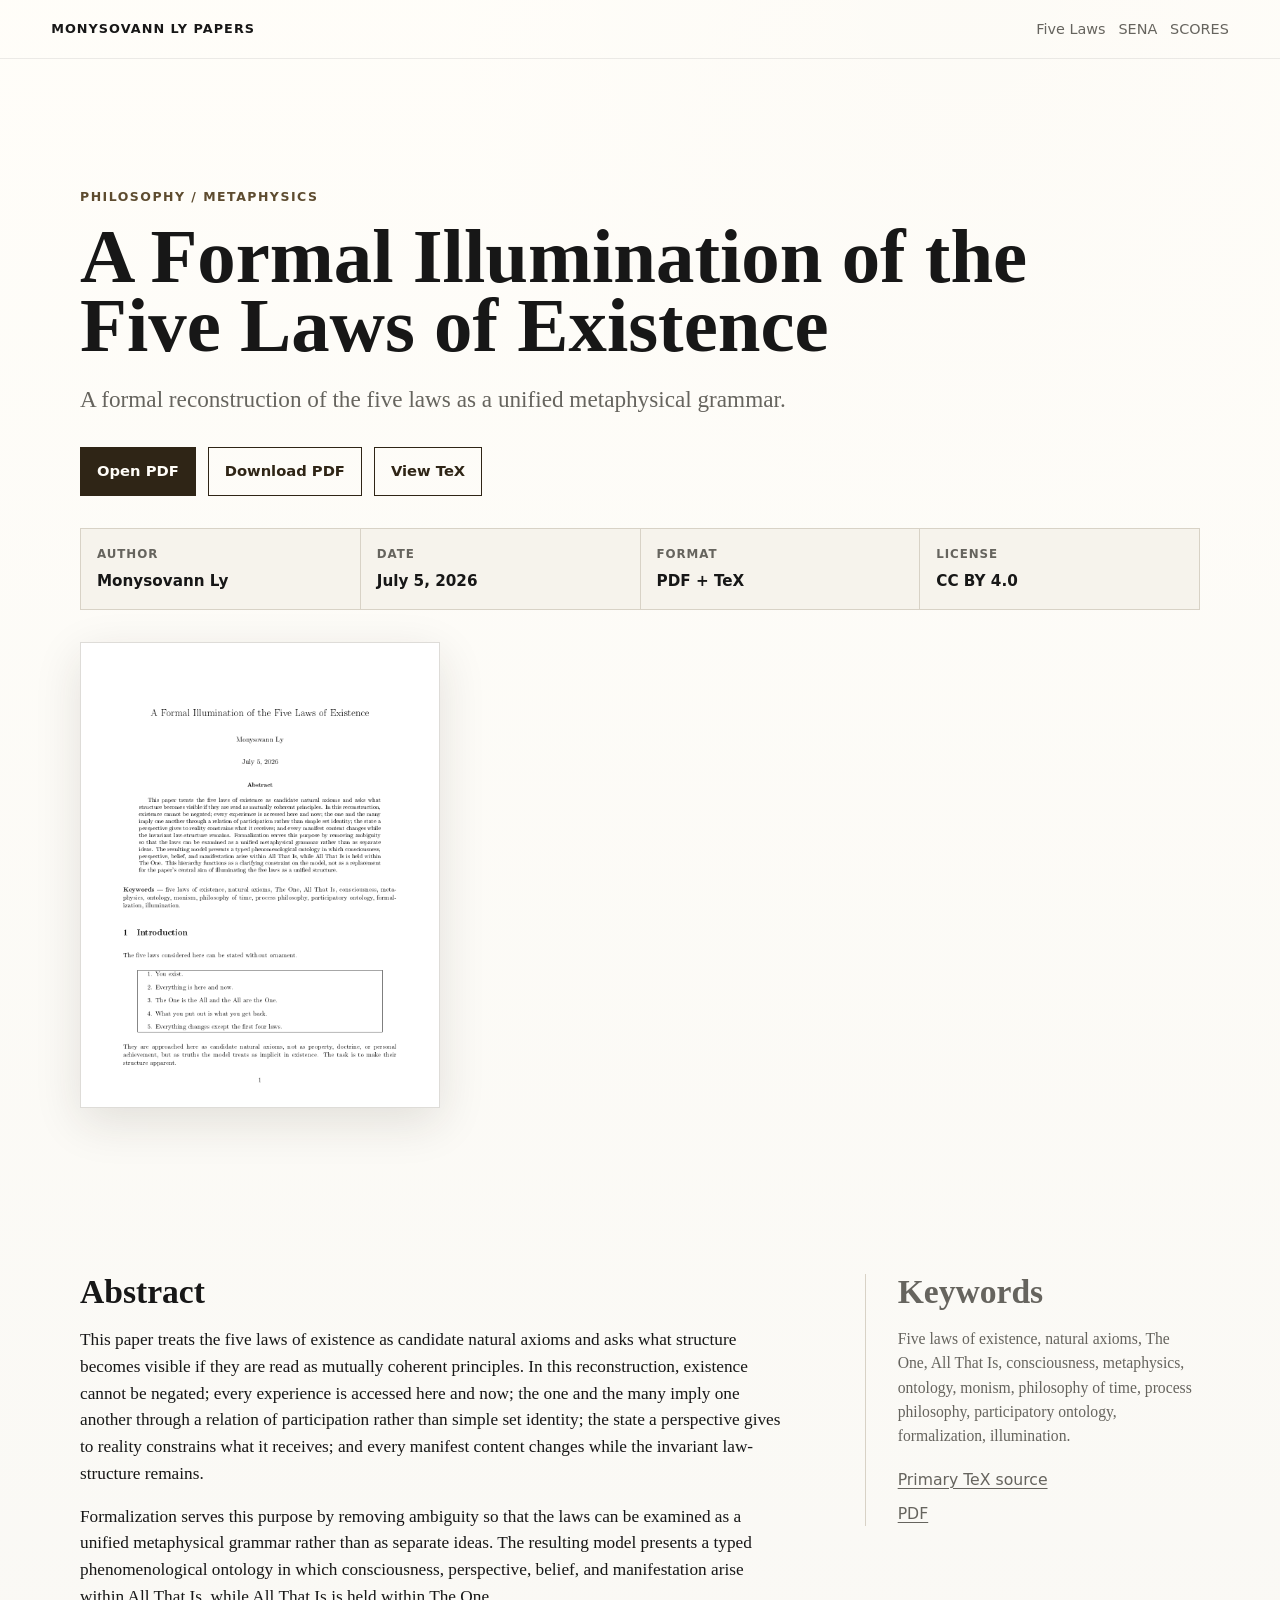
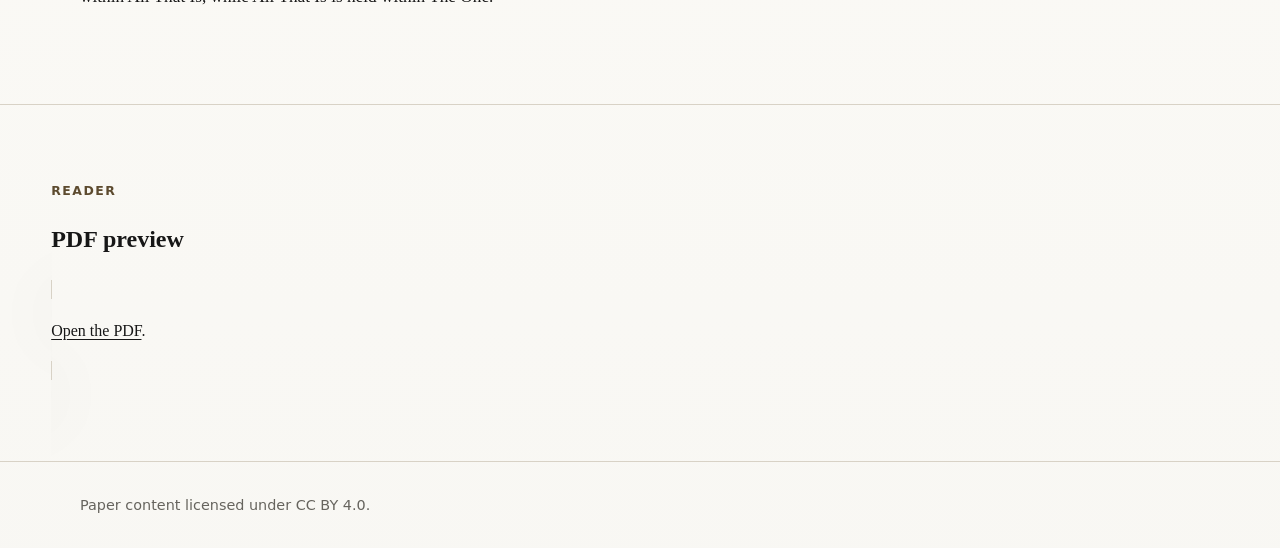
==== docs/five-laws/index.html @ fd8c3e75 "feat(site): Add public paper archive Create a plain static GitHub Pages site for the three paper pac" ====
<!doctype html>
<html lang="en">
  <head>
    <meta charset="utf-8">
    <meta name="viewport" content="width=device-width, initial-scale=1">
    <meta name="description" content="A Formal Illumination of the Five Laws of Existence by Monysovann Ly.">
    <title>A Formal Illumination of the Five Laws of Existence</title>
    <link rel="icon" href="../favicon.svg" type="image/svg+xml">
    <link rel="stylesheet" href="../assets/styles.css">
  </head>
  <body>
    <header class="site-header">
      <a class="brand" href="../">Monysovann Ly Papers</a>
      <nav class="nav" aria-label="Papers">
        <a href="../five-laws/">Five Laws</a>
        <a href="../sena/">SENA</a>
        <a href="../scores/">SCORES</a>
      </nav>
    </header>

    <main>
      <section class="paper-hero">
        <div class="paper-hero-inner">
          <p class="eyebrow">Philosophy / metaphysics</p>
          <h1>A Formal Illumination of the Five Laws of Existence</h1>
          <p class="lede">A formal reconstruction of the five laws as a unified metaphysical grammar.</p>
          <div class="actions">
            <a class="button" href="five-laws.pdf">Open PDF</a>
            <a class="button secondary" href="five-laws.pdf" download>Download PDF</a>
            <a class="button secondary" href="five-laws.tex">View TeX</a>
          </div>
          <div class="meta-grid" aria-label="Paper metadata">
            <div class="meta-item"><span class="meta-label">Author</span><span class="meta-value">Monysovann Ly</span></div>
            <div class="meta-item"><span class="meta-label">Date</span><span class="meta-value">July 5, 2026</span></div>
            <div class="meta-item"><span class="meta-label">Format</span><span class="meta-value">PDF + TeX</span></div>
            <div class="meta-item"><span class="meta-label">License</span><span class="meta-value">CC BY 4.0</span></div>
          </div>
          <img class="cover-preview" src="five-laws-cover.png" alt="First page preview for A Formal Illumination of the Five Laws of Existence">
        </div>
      </section>

      <section class="section">
        <div class="content two-column">
          <article class="prose">
            <h2>Abstract</h2>
            <p>This paper treats the five laws of existence as candidate natural axioms and asks what structure becomes visible if they are read as mutually coherent principles. In this reconstruction, existence cannot be negated; every experience is accessed here and now; the one and the many imply one another through a relation of participation rather than simple set identity; the state a perspective gives to reality constrains what it receives; and every manifest content changes while the invariant law-structure remains.</p>
            <p>Formalization serves this purpose by removing ambiguity so that the laws can be examined as a unified metaphysical grammar rather than as separate ideas. The resulting model presents a typed phenomenological ontology in which consciousness, perspective, belief, and manifestation arise within All That Is, while All That Is is held within The One.</p>
          </article>
          <aside class="side">
            <h2>Keywords</h2>
            <p>Five laws of existence, natural axioms, The One, All That Is, consciousness, metaphysics, ontology, monism, philosophy of time, process philosophy, participatory ontology, formalization, illumination.</p>
            <div class="source-list">
              <a href="five-laws.tex">Primary TeX source</a>
              <a href="five-laws.pdf">PDF</a>
            </div>
          </aside>
        </div>
      </section>

      <section class="section" aria-labelledby="reader-heading">
        <div class="reader">
          <p class="eyebrow">Reader</p>
          <h2 id="reader-heading">PDF preview</h2>
          <p class="mobile-reader-note">PDF preview is disabled on narrow screens for performance. Use Open PDF above for the cleanest phone reading view.</p>
          <object class="pdf-frame" data="five-laws.pdf" type="application/pdf">
            <p><a href="five-laws.pdf">Open the PDF</a>.</p>
          </object>
        </div>
      </section>
    </main>

    <footer class="site-footer">
      <p>Paper content licensed under CC BY 4.0.</p>
    </footer>
  </body>
</html>
---- docs/assets/styles.css ----
:root {
  color-scheme: light;
  --bg: #f8f7f3;
  --paper: #fffdf8;
  --ink: #171717;
  --muted: #66645e;
  --line: #d8d2c6;
  --accent: #5d4b2f;
  --accent-strong: #2f2516;
  --shadow: 0 24px 80px rgba(42, 34, 22, 0.12);
}

* {
  box-sizing: border-box;
}

html {
  scroll-behavior: smooth;
}

body {
  margin: 0;
  background:
    linear-gradient(180deg, rgba(255, 253, 248, 0.9), rgba(248, 247, 243, 0.96)),
    radial-gradient(circle at 75% 0%, rgba(93, 75, 47, 0.12), transparent 32rem);
  color: var(--ink);
  font-family: Georgia, "Times New Roman", serif;
  line-height: 1.55;
}

a {
  color: inherit;
  text-decoration-thickness: 0.08em;
  text-underline-offset: 0.18em;
}

a:hover,
a:focus-visible {
  color: var(--accent);
}

.site-header {
  display: flex;
  align-items: center;
  justify-content: space-between;
  gap: 1rem;
  padding: 1.1rem clamp(1rem, 4vw, 4rem);
  border-bottom: 1px solid rgba(23, 23, 23, 0.08);
}

.brand {
  font-family: ui-sans-serif, system-ui, -apple-system, BlinkMacSystemFont, "Segoe UI", sans-serif;
  font-size: 0.8rem;
  font-weight: 700;
  letter-spacing: 0.08em;
  text-transform: uppercase;
  text-decoration: none;
}

.nav {
  display: flex;
  flex-wrap: wrap;
  gap: 0.8rem;
  color: var(--muted);
  font-family: ui-sans-serif, system-ui, -apple-system, BlinkMacSystemFont, "Segoe UI", sans-serif;
  font-size: 0.9rem;
}

.nav a {
  text-decoration: none;
}

.hero,
.paper-hero {
  min-height: 58svh;
  display: grid;
  align-items: end;
  padding: clamp(4rem, 10vw, 8rem) clamp(1rem, 4vw, 4rem) clamp(3rem, 7vw, 6rem);
}

.hero-inner,
.paper-hero-inner,
.content {
  width: min(1120px, 100%);
  margin: 0 auto;
}

.eyebrow {
  margin: 0 0 1rem;
  color: var(--accent);
  font-family: ui-sans-serif, system-ui, -apple-system, BlinkMacSystemFont, "Segoe UI", sans-serif;
  font-size: 0.78rem;
  font-weight: 800;
  letter-spacing: 0.12em;
  text-transform: uppercase;
}

h1 {
  max-width: 920px;
  margin: 0;
  font-size: clamp(3.25rem, 9vw, 8rem);
  line-height: 0.9;
  letter-spacing: 0;
  overflow-wrap: break-word;
}

.paper-hero h1 {
  max-width: 980px;
  font-size: clamp(2.4rem, 6vw, 5.5rem);
}

.lede {
  max-width: 720px;
  margin: 1.4rem 0 0;
  color: var(--muted);
  font-size: clamp(1.15rem, 2vw, 1.45rem);
  overflow-wrap: break-word;
}

.actions {
  display: flex;
  flex-wrap: wrap;
  gap: 0.75rem;
  margin-top: 1.8rem;
}

.cover-strip {
  display: grid;
  grid-template-columns: repeat(3, minmax(0, 1fr));
  gap: clamp(0.8rem, 2vw, 1.4rem);
  max-width: 760px;
  margin-top: clamp(2rem, 5vw, 4rem);
}

.cover-strip img,
.paper-thumb,
.cover-preview {
  display: block;
  width: 100%;
  border: 1px solid rgba(23, 23, 23, 0.14);
  background: var(--paper);
  box-shadow: 0 14px 44px rgba(42, 34, 22, 0.12);
}

.cover-strip img {
  aspect-ratio: 8.5 / 11;
  object-fit: cover;
}

.button {
  display: inline-flex;
  align-items: center;
  justify-content: center;
  min-height: 2.8rem;
  padding: 0.75rem 1rem;
  border: 1px solid var(--accent-strong);
  background: var(--accent-strong);
  color: #fffdf8;
  font-family: ui-sans-serif, system-ui, -apple-system, BlinkMacSystemFont, "Segoe UI", sans-serif;
  font-size: 0.92rem;
  font-weight: 700;
  text-decoration: none;
  transition: transform 160ms ease, background 160ms ease, color 160ms ease;
}

.button:hover,
.button:focus-visible {
  transform: translateY(-1px);
  background: var(--accent);
  color: #fffdf8;
}

.button.secondary {
  background: transparent;
  color: var(--accent-strong);
}

.button.secondary:hover,
.button.secondary:focus-visible {
  background: rgba(93, 75, 47, 0.08);
  color: var(--accent-strong);
}

.section {
  padding: clamp(2.5rem, 6vw, 5rem) clamp(1rem, 4vw, 4rem);
}

.section + .section {
  border-top: 1px solid var(--line);
}

.paper-list {
  display: grid;
  gap: 0;
  border-top: 1px solid var(--line);
}

.paper-row {
  display: grid;
  grid-template-columns: 96px minmax(0, 1fr) auto;
  gap: 2rem;
  align-items: start;
  padding: clamp(1.4rem, 3vw, 2.4rem) 0;
  border-bottom: 1px solid var(--line);
  text-decoration: none;
  transition: color 160ms ease, transform 160ms ease;
}

.paper-row:hover,
.paper-row:focus-visible {
  color: var(--accent);
  transform: translateX(4px);
}

.paper-row h2 {
  margin: 0;
  font-size: clamp(1.4rem, 3vw, 2.4rem);
  line-height: 1.08;
  letter-spacing: 0;
}

.paper-row p {
  max-width: 780px;
  margin: 0.65rem 0 0;
  color: var(--muted);
}

.paper-row-meta {
  color: var(--muted);
  font-family: ui-sans-serif, system-ui, -apple-system, BlinkMacSystemFont, "Segoe UI", sans-serif;
  font-size: 0.84rem;
  white-space: nowrap;
}

.paper-thumb {
  aspect-ratio: 8.5 / 11;
  object-fit: cover;
}

.meta-grid {
  display: grid;
  grid-template-columns: repeat(4, minmax(0, 1fr));
  gap: 1px;
  margin-top: 2rem;
  background: var(--line);
  border: 1px solid var(--line);
}

.cover-preview {
  max-width: 360px;
  margin-top: 2rem;
}

.meta-item {
  min-width: 0;
  padding: 1rem;
  background: rgba(255, 253, 248, 0.78);
}

.meta-label {
  display: block;
  color: var(--muted);
  font-family: ui-sans-serif, system-ui, -apple-system, BlinkMacSystemFont, "Segoe UI", sans-serif;
  font-size: 0.74rem;
  font-weight: 800;
  letter-spacing: 0.08em;
  text-transform: uppercase;
}

.meta-value {
  display: block;
  margin-top: 0.4rem;
  font-family: ui-sans-serif, system-ui, -apple-system, BlinkMacSystemFont, "Segoe UI", sans-serif;
  font-size: 0.95rem;
  font-weight: 650;
}

.two-column {
  display: grid;
  grid-template-columns: minmax(0, 0.95fr) minmax(280px, 0.45fr);
  gap: clamp(2rem, 6vw, 5rem);
  align-items: start;
}

.prose {
  max-width: 760px;
  font-size: 1.08rem;
}

.prose h2,
.side h2 {
  margin: 0 0 1rem;
  font-size: clamp(1.4rem, 3vw, 2.1rem);
  line-height: 1.1;
}

.prose p,
.side p {
  margin: 0 0 1rem;
}

.side {
  border-left: 1px solid var(--line);
  padding-left: clamp(1rem, 3vw, 2rem);
  color: var(--muted);
  font-size: 0.98rem;
}

.source-list {
  display: grid;
  gap: 0.6rem;
  margin-top: 1.2rem;
  font-family: ui-sans-serif, system-ui, -apple-system, BlinkMacSystemFont, "Segoe UI", sans-serif;
}

.reader {
  width: min(1180px, 100%);
  margin: 0 auto;
}

.pdf-frame {
  width: 100%;
  height: min(82svh, 920px);
  min-height: 620px;
  border: 1px solid var(--line);
  background: var(--paper);
  box-shadow: var(--shadow);
}

.mobile-reader-note {
  display: none;
  color: var(--muted);
}

.site-footer {
  padding: 2rem clamp(1rem, 4vw, 4rem);
  color: var(--muted);
  border-top: 1px solid var(--line);
  font-family: ui-sans-serif, system-ui, -apple-system, BlinkMacSystemFont, "Segoe UI", sans-serif;
  font-size: 0.9rem;
}

.site-footer p {
  width: min(1120px, 100%);
  margin: 0 auto;
}

@media (prefers-reduced-motion: no-preference) {
  .hero-inner,
  .paper-hero-inner,
  .content {
    animation: enter 520ms ease both;
  }

  @keyframes enter {
    from {
      opacity: 0;
      transform: translateY(12px);
    }

    to {
      opacity: 1;
      transform: translateY(0);
    }
  }
}

@media (max-width: 820px) {
  .site-header {
    align-items: flex-start;
    flex-direction: column;
  }

  .hero,
  .paper-hero {
    min-height: auto;
    padding-top: 4rem;
  }

  h1,
  .hero h1 {
    font-size: clamp(2.7rem, 16vw, 5rem);
    line-height: 0.94;
  }

  .paper-hero h1 {
    font-size: clamp(2rem, 10.5vw, 3.4rem);
    line-height: 0.98;
    overflow-wrap: anywhere;
  }

  .paper-row {
    grid-template-columns: 72px minmax(0, 1fr);
    gap: 0.8rem;
  }

  .paper-row-meta {
    grid-column: 2;
    white-space: normal;
  }

  .cover-strip {
    grid-template-columns: repeat(3, 1fr);
  }

  .meta-grid,
  .two-column {
    grid-template-columns: 1fr;
  }

  .side {
    border-left: 0;
    border-top: 1px solid var(--line);
    padding: 1.2rem 0 0;
  }

  .pdf-frame {
    display: none;
  }

  .mobile-reader-note {
    display: block;
    margin: 0;
  }
}
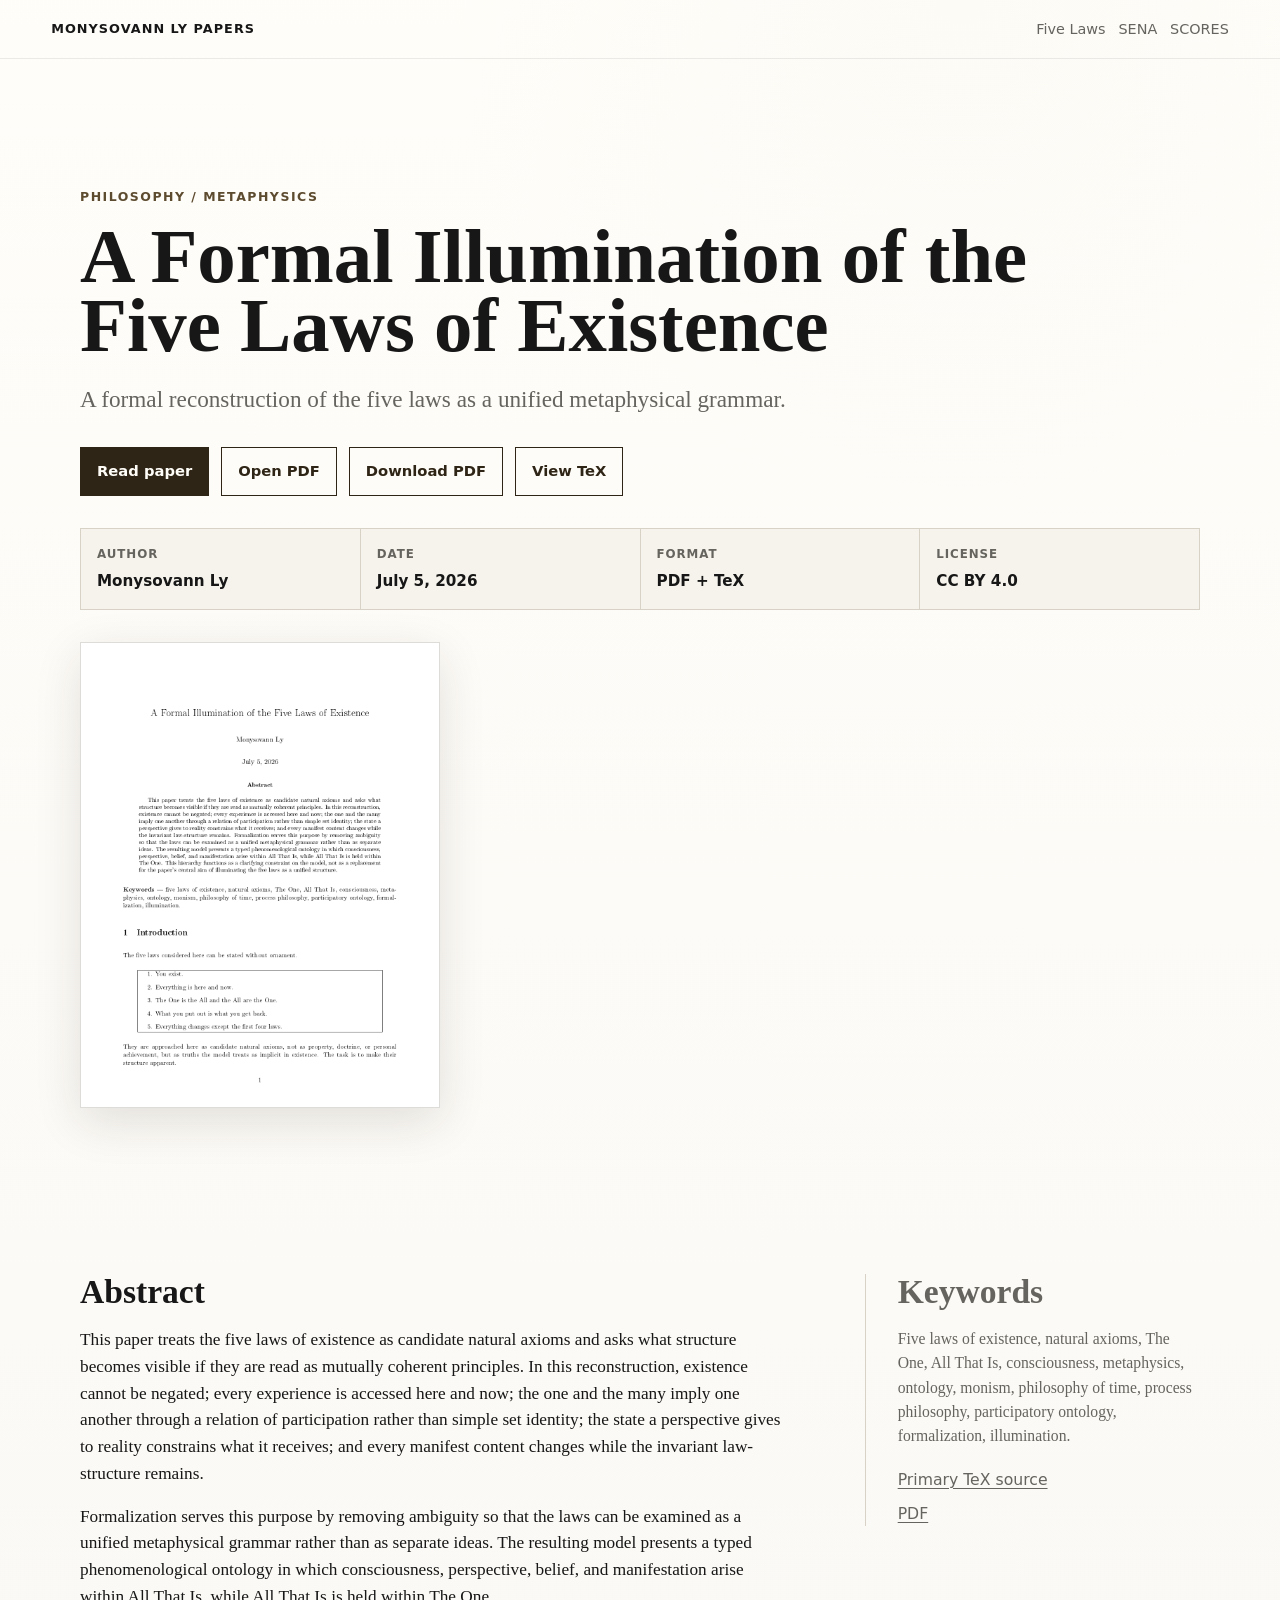
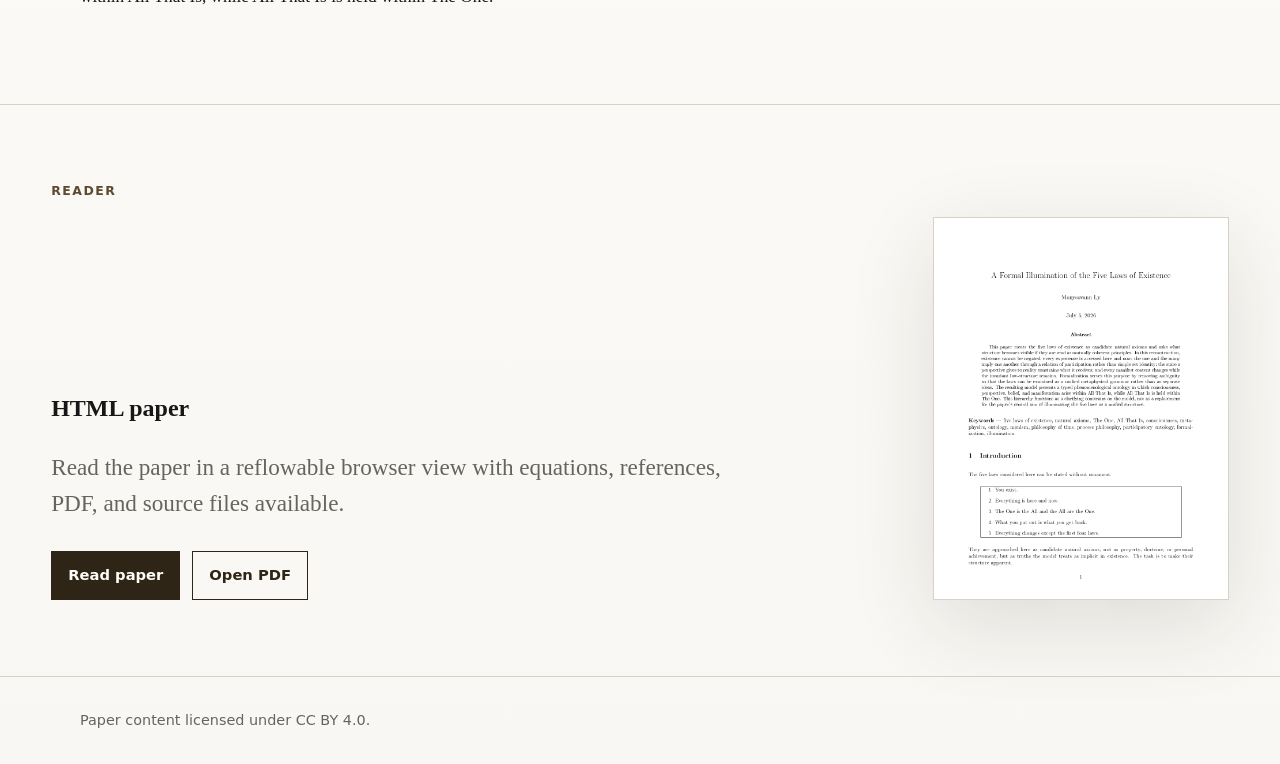
==== commit a3c059be: "feat(site): Add semantic paper readers Generate phone-friendly HTML readers from TeX4ht output so pa" ====
--- a/docs/five-laws/index.html
+++ b/docs/five-laws/index.html
@@ -25,7 +25,8 @@
           <h1>A Formal Illumination of the Five Laws of Existence</h1>
           <p class="lede">A formal reconstruction of the five laws as a unified metaphysical grammar.</p>
           <div class="actions">
-            <a class="button" href="five-laws.pdf">Open PDF</a>
+            <a class="button" href="paper.html">Read paper</a>
+            <a class="button secondary" href="five-laws.pdf">Open PDF</a>
             <a class="button secondary" href="five-laws.pdf" download>Download PDF</a>
             <a class="button secondary" href="five-laws.tex">View TeX</a>
           </div>
@@ -60,11 +61,17 @@
       <section class="section" aria-labelledby="reader-heading">
         <div class="reader">
           <p class="eyebrow">Reader</p>
-          <h2 id="reader-heading">PDF preview</h2>
-          <p class="mobile-reader-note">PDF preview is disabled on narrow screens for performance. Use Open PDF above for the cleanest phone reading view.</p>
-          <object class="pdf-frame" data="five-laws.pdf" type="application/pdf">
-            <p><a href="five-laws.pdf">Open the PDF</a>.</p>
-          </object>
+          <div class="reader-preview">
+            <div>
+              <h2 id="reader-heading">HTML paper</h2>
+              <p class="lede">Read the paper in a reflowable browser view with equations, references, PDF, and source files available.</p>
+              <div class="actions">
+                <a class="button" href="paper.html">Read paper</a>
+                <a class="button secondary" href="five-laws.pdf">Open PDF</a>
+              </div>
+            </div>
+            <img src="five-laws-cover.png" alt="First page preview for A Formal Illumination of the Five Laws of Existence">
+          </div>
         </div>
       </section>
     </main>
--- a/docs/assets/styles.css
+++ b/docs/assets/styles.css
@@ -318,18 +318,252 @@
   margin: 0 auto;
 }
 
-.pdf-frame {
+.reader-preview {
+  display: grid;
+  grid-template-columns: minmax(0, 0.9fr) minmax(220px, 0.32fr);
+  gap: clamp(1.5rem, 4vw, 3rem);
+  align-items: end;
+}
+
+.reader-preview img {
+  display: block;
   width: 100%;
-  height: min(82svh, 920px);
-  min-height: 620px;
+  max-width: 360px;
   border: 1px solid var(--line);
   background: var(--paper);
   box-shadow: var(--shadow);
 }
 
-.mobile-reader-note {
-  display: none;
-  color: var(--muted);
+.article-body {
+  background: var(--bg);
+}
+
+.article-page {
+  padding: clamp(1rem, 3vw, 2rem) clamp(1rem, 4vw, 4rem) clamp(3rem, 7vw, 6rem);
+}
+
+.article-toolbar {
+  display: flex;
+  align-items: flex-start;
+  justify-content: space-between;
+  gap: 1rem;
+  width: min(1120px, 100%);
+  margin: 0 auto;
+  padding: 0 0 clamp(1.4rem, 4vw, 2.8rem);
+}
+
+.article-toolbar .eyebrow {
+  margin: 0;
+}
+
+.back-link {
+  display: inline-block;
+  margin-bottom: 0.5rem;
+  color: var(--muted);
+  font-family: ui-sans-serif, system-ui, -apple-system, BlinkMacSystemFont, "Segoe UI", sans-serif;
+  font-size: 0.9rem;
+  font-weight: 700;
+  text-decoration: none;
+}
+
+.back-link::before {
+  content: "< ";
+}
+
+.tex-article {
+  width: min(820px, 100%);
+  margin: 0 auto;
+  padding: clamp(1.2rem, 4vw, 3rem);
+  border: 1px solid var(--line);
+  background: var(--paper);
+  box-shadow: var(--shadow);
+  font-size: clamp(1rem, 1.8vw, 1.08rem);
+  overflow-wrap: break-word;
+}
+
+.tex-article .maketitle,
+.tex-article h1.titleHead {
+  text-align: center;
+}
+
+.tex-article h1.titleHead {
+  max-width: none;
+  margin: 0 0 0.9rem;
+  font-size: clamp(2rem, 6vw, 3.8rem);
+  line-height: 0.98;
+}
+
+.tex-article .author,
+.tex-article .date {
+  text-align: center;
+}
+
+.tex-article h3,
+.tex-article h4,
+.tex-article h5 {
+  margin: 2.3rem 0 0.8rem;
+  line-height: 1.18;
+}
+
+.tex-article h3 {
+  font-size: clamp(1.45rem, 4vw, 2rem);
+}
+
+.tex-article h4 {
+  font-size: clamp(1.18rem, 3vw, 1.45rem);
+}
+
+.tex-article h5,
+.tex-article .paragraphHead {
+  font-size: 1rem;
+}
+
+.tex-article p {
+  margin: 0 0 1rem;
+}
+
+.tex-article p.indent {
+  text-indent: 0;
+}
+
+.tex-article a {
+  overflow-wrap: anywhere;
+}
+
+.tex-article .abstract {
+  margin: 2rem 0;
+  padding: 1.1rem;
+  border: 1px solid var(--line);
+  background: rgba(248, 247, 243, 0.72);
+}
+
+.tex-article .abstracttitle {
+  margin-top: 0;
+  text-align: center;
+}
+
+.tex-article .tableofcontents {
+  margin: 1rem 0 2rem;
+  padding: 1rem;
+  border-left: 3px solid var(--accent);
+  background: rgba(248, 247, 243, 0.72);
+  font-family: ui-sans-serif, system-ui, -apple-system, BlinkMacSystemFont, "Segoe UI", sans-serif;
+  font-size: 0.95rem;
+}
+
+.tex-article .tableofcontents span {
+  display: block;
+  margin: 0.22rem 0;
+}
+
+.tex-article .subsectionToc {
+  padding-left: 1rem;
+}
+
+.tex-article .subsubsectionToc {
+  padding-left: 2rem;
+}
+
+.tex-article ol,
+.tex-article ul {
+  padding-left: 1.3rem;
+}
+
+.tex-article li {
+  margin: 0.45rem 0;
+}
+
+.tex-article .newtheorem,
+.tex-article .proof {
+  margin: 1.4rem 0;
+  padding: 1rem;
+  border-left: 3px solid var(--line);
+  background: rgba(248, 247, 243, 0.52);
+}
+
+.tex-article .head,
+.tex-article [class*="cmbx"],
+.tex-article [class*="ecbx"] {
+  font-weight: 700;
+}
+
+.tex-article [class*="cmti"],
+.tex-article [class*="ecti"] {
+  font-style: italic;
+}
+
+.tex-article [class*="cmtt"],
+.tex-article [class*="ectt"] {
+  font-family: ui-monospace, SFMono-Regular, Menlo, Monaco, Consolas, "Liberation Mono", monospace;
+  font-size: 0.94em;
+}
+
+.tex-article .mathjax-block,
+.tex-article .mathjax-env,
+.tex-article mjx-container[display="true"] {
+  display: block;
+  max-width: 100%;
+  margin: 1rem 0;
+  padding: 0.2rem 0;
+  overflow-x: auto;
+  overflow-y: hidden;
+}
+
+.tex-article mjx-container {
+  max-width: 100%;
+}
+
+.tex-article img {
+  max-width: 100%;
+  height: auto;
+}
+
+.tex-article .center,
+.tex-article .figure,
+.tex-article figure {
+  text-align: center;
+}
+
+.tex-article .fbox {
+  display: inline-block;
+  max-width: 100%;
+  padding: 0.75rem;
+  border: 1px solid var(--line);
+  text-align: left;
+}
+
+.tex-article .minipage {
+  max-width: 100%;
+}
+
+.tex-article table {
+  display: block;
+  width: max-content;
+  max-width: 100%;
+  margin: 1rem auto;
+  border-collapse: collapse;
+  overflow-x: auto;
+}
+
+.tex-article td,
+.tex-article th {
+  padding: 0.35rem 0.5rem;
+  vertical-align: top;
+}
+
+.tex-article .thebibliography dl {
+  display: grid;
+  grid-template-columns: auto minmax(0, 1fr);
+  gap: 0.45rem 0.75rem;
+}
+
+.tex-article .thebibliography dt,
+.tex-article .thebibliography dd {
+  margin: 0;
+}
+
+.tex-article .thebibliography dd {
+  min-width: 0;
 }
 
 .site-footer {
@@ -414,12 +648,36 @@
     padding: 1.2rem 0 0;
   }
 
-  .pdf-frame {
-    display: none;
-  }
-
-  .mobile-reader-note {
-    display: block;
-    margin: 0;
-  }
-}
+  .reader-preview,
+  .article-toolbar {
+    grid-template-columns: 1fr;
+    display: grid;
+  }
+
+  .article-toolbar .actions {
+    width: 100%;
+  }
+
+  .article-toolbar .button {
+    flex: 1 1 10rem;
+  }
+
+  .tex-article {
+    padding: 1rem;
+    border-left: 0;
+    border-right: 0;
+  }
+
+  .tex-article h1.titleHead {
+    font-size: clamp(1.85rem, 10vw, 2.75rem);
+  }
+
+  .tex-article .abstract,
+  .tex-article .newtheorem,
+  .tex-article .proof,
+  .tex-article .tableofcontents {
+    margin-left: -0.2rem;
+    margin-right: -0.2rem;
+    padding: 0.85rem;
+  }
+}
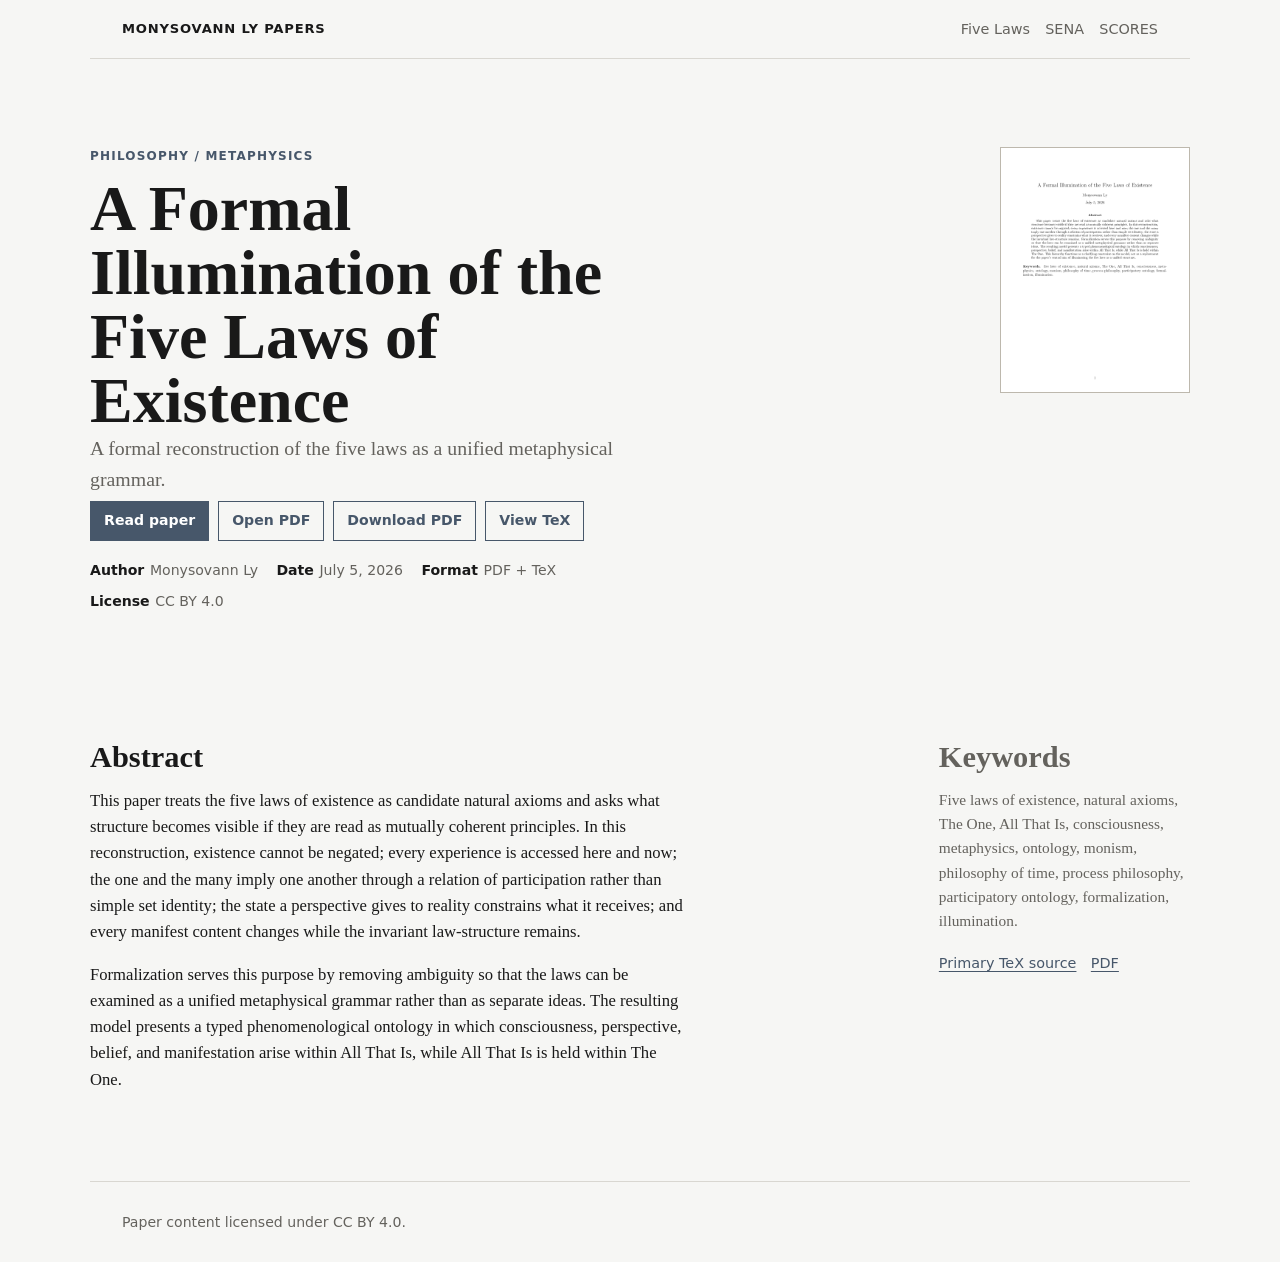
==== commit 5f5ad8a2: "style(site): Clean up paper archive layout Rework the static site toward a quieter scholarly archive" ====
--- a/docs/five-laws/index.html
+++ b/docs/five-laws/index.html
@@ -21,20 +21,22 @@
     <main>
       <section class="paper-hero">
         <div class="paper-hero-inner">
-          <p class="eyebrow">Philosophy / metaphysics</p>
-          <h1>A Formal Illumination of the Five Laws of Existence</h1>
-          <p class="lede">A formal reconstruction of the five laws as a unified metaphysical grammar.</p>
-          <div class="actions">
-            <a class="button" href="paper.html">Read paper</a>
-            <a class="button secondary" href="five-laws.pdf">Open PDF</a>
-            <a class="button secondary" href="five-laws.pdf" download>Download PDF</a>
-            <a class="button secondary" href="five-laws.tex">View TeX</a>
-          </div>
-          <div class="meta-grid" aria-label="Paper metadata">
-            <div class="meta-item"><span class="meta-label">Author</span><span class="meta-value">Monysovann Ly</span></div>
-            <div class="meta-item"><span class="meta-label">Date</span><span class="meta-value">July 5, 2026</span></div>
-            <div class="meta-item"><span class="meta-label">Format</span><span class="meta-value">PDF + TeX</span></div>
-            <div class="meta-item"><span class="meta-label">License</span><span class="meta-value">CC BY 4.0</span></div>
+          <div class="paper-hero-main">
+            <p class="eyebrow">Philosophy / metaphysics</p>
+            <h1>A Formal Illumination of the Five Laws of Existence</h1>
+            <p class="lede">A formal reconstruction of the five laws as a unified metaphysical grammar.</p>
+            <div class="actions">
+              <a class="button" href="paper.html">Read paper</a>
+              <a class="button secondary" href="five-laws.pdf">Open PDF</a>
+              <a class="button secondary" href="five-laws.pdf" download>Download PDF</a>
+              <a class="button secondary" href="five-laws.tex">View TeX</a>
+            </div>
+            <ul class="meta-list" aria-label="Paper metadata">
+              <li><strong>Author</strong> Monysovann Ly</li>
+              <li><strong>Date</strong> July 5, 2026</li>
+              <li><strong>Format</strong> PDF + TeX</li>
+              <li><strong>License</strong> CC BY 4.0</li>
+            </ul>
           </div>
           <img class="cover-preview" src="five-laws-cover.png" alt="First page preview for A Formal Illumination of the Five Laws of Existence">
         </div>
@@ -58,22 +60,6 @@
         </div>
       </section>
 
-      <section class="section" aria-labelledby="reader-heading">
-        <div class="reader">
-          <p class="eyebrow">Reader</p>
-          <div class="reader-preview">
-            <div>
-              <h2 id="reader-heading">HTML paper</h2>
-              <p class="lede">Read the paper in a reflowable browser view with equations, references, PDF, and source files available.</p>
-              <div class="actions">
-                <a class="button" href="paper.html">Read paper</a>
-                <a class="button secondary" href="five-laws.pdf">Open PDF</a>
-              </div>
-            </div>
-            <img src="five-laws-cover.png" alt="First page preview for A Formal Illumination of the Five Laws of Existence">
-          </div>
-        </div>
-      </section>
     </main>
 
     <footer class="site-footer">
--- a/docs/assets/styles.css
+++ b/docs/assets/styles.css
@@ -1,13 +1,16 @@
 :root {
   color-scheme: light;
-  --bg: #f8f7f3;
-  --paper: #fffdf8;
-  --ink: #171717;
-  --muted: #66645e;
-  --line: #d8d2c6;
-  --accent: #5d4b2f;
-  --accent-strong: #2f2516;
-  --shadow: 0 24px 80px rgba(42, 34, 22, 0.12);
+  --bg: #f6f6f4;
+  --surface: #ffffff;
+  --ink: #191919;
+  --muted: #64625d;
+  --soft: #8a8780;
+  --line: #d9d7d1;
+  --line-strong: #bdb8ad;
+  --accent: #47576a;
+  --accent-soft: #eef1f4;
+  --measure: 72ch;
+  --wide: 1100px;
 }
 
 * {
@@ -20,39 +23,56 @@
 
 body {
   margin: 0;
-  background:
-    linear-gradient(180deg, rgba(255, 253, 248, 0.9), rgba(248, 247, 243, 0.96)),
-    radial-gradient(circle at 75% 0%, rgba(93, 75, 47, 0.12), transparent 32rem);
+  background: var(--bg);
   color: var(--ink);
   font-family: Georgia, "Times New Roman", serif;
-  line-height: 1.55;
+  line-height: 1.58;
+  text-rendering: optimizeLegibility;
 }
 
 a {
   color: inherit;
-  text-decoration-thickness: 0.08em;
+  text-decoration-thickness: 0.07em;
   text-underline-offset: 0.18em;
 }
 
 a:hover,
 a:focus-visible {
   color: var(--accent);
+}
+
+img {
+  max-width: 100%;
 }
 
 .site-header {
   display: flex;
   align-items: center;
   justify-content: space-between;
-  gap: 1rem;
-  padding: 1.1rem clamp(1rem, 4vw, 4rem);
-  border-bottom: 1px solid rgba(23, 23, 23, 0.08);
+  gap: 1.25rem;
+  max-width: var(--wide);
+  margin: 0 auto;
+  padding: 1.1rem clamp(1rem, 4vw, 2rem);
+  border-bottom: 1px solid var(--line);
+}
+
+.brand,
+.nav,
+.eyebrow,
+.button,
+.paper-row-meta,
+.meta-list,
+.source-list,
+.back-link,
+.site-footer,
+.article-toolbar {
+  font-family: ui-sans-serif, system-ui, -apple-system, BlinkMacSystemFont, "Segoe UI", sans-serif;
 }
 
 .brand {
-  font-family: ui-sans-serif, system-ui, -apple-system, BlinkMacSystemFont, "Segoe UI", sans-serif;
-  font-size: 0.8rem;
-  font-weight: 700;
-  letter-spacing: 0.08em;
+  font-size: 0.82rem;
+  font-weight: 760;
+  letter-spacing: 0.06em;
   text-transform: uppercase;
   text-decoration: none;
 }
@@ -60,9 +80,8 @@
 .nav {
   display: flex;
   flex-wrap: wrap;
-  gap: 0.8rem;
-  color: var(--muted);
-  font-family: ui-sans-serif, system-ui, -apple-system, BlinkMacSystemFont, "Segoe UI", sans-serif;
+  gap: 0.95rem;
+  color: var(--muted);
   font-size: 0.9rem;
 }
 
@@ -71,227 +90,280 @@
 }
 
 .hero,
+.paper-hero,
+.section,
+.article-page {
+  padding-left: clamp(1rem, 4vw, 2rem);
+  padding-right: clamp(1rem, 4vw, 2rem);
+}
+
+.hero,
 .paper-hero {
-  min-height: 58svh;
-  display: grid;
-  align-items: end;
-  padding: clamp(4rem, 10vw, 8rem) clamp(1rem, 4vw, 4rem) clamp(3rem, 7vw, 6rem);
+  padding-top: clamp(3rem, 8vw, 5.5rem);
+  padding-bottom: clamp(2.5rem, 7vw, 4.5rem);
+}
+
+.section {
+  padding-top: clamp(2rem, 5vw, 3.5rem);
+  padding-bottom: clamp(2.5rem, 6vw, 4.5rem);
+}
+
+.section + .section {
+  border-top: 1px solid var(--line);
 }
 
 .hero-inner,
 .paper-hero-inner,
-.content {
-  width: min(1120px, 100%);
-  margin: 0 auto;
+.content,
+.reader,
+.article-toolbar,
+.tex-article,
+.site-footer p {
+  width: min(var(--wide), 100%);
+  margin-left: auto;
+  margin-right: auto;
+}
+
+.hero-inner,
+.paper-hero-inner {
+  display: grid;
+  gap: 1.4rem;
+}
+
+.hero-inner {
+  max-width: 820px;
+  margin-left: max(0px, calc((100vw - var(--wide)) / 2));
+}
+
+.paper-hero-inner {
+  grid-template-columns: minmax(0, 1fr) minmax(120px, 190px);
+  align-items: end;
+  column-gap: clamp(1.5rem, 6vw, 5rem);
+}
+
+.paper-hero-main,
+.archive-intro {
+  max-width: var(--measure);
 }
 
 .eyebrow {
+  margin: 0 0 0.7rem;
+  color: var(--accent);
+  font-size: 0.75rem;
+  font-weight: 760;
+  letter-spacing: 0.1em;
+  text-transform: uppercase;
+}
+
+h1,
+h2,
+h3,
+p {
+  overflow-wrap: break-word;
+}
+
+h1 {
+  max-width: 900px;
+  margin: 0;
+  font-size: clamp(2.5rem, 7vw, 5.2rem);
+  line-height: 0.96;
+  letter-spacing: 0;
+}
+
+.paper-hero h1 {
+  font-size: clamp(2rem, 5.4vw, 4rem);
+  line-height: 1;
+}
+
+.section h2,
+.reader h2 {
   margin: 0 0 1rem;
-  color: var(--accent);
-  font-family: ui-sans-serif, system-ui, -apple-system, BlinkMacSystemFont, "Segoe UI", sans-serif;
-  font-size: 0.78rem;
-  font-weight: 800;
-  letter-spacing: 0.12em;
-  text-transform: uppercase;
-}
-
-h1 {
-  max-width: 920px;
+  font-size: clamp(1.55rem, 3vw, 2.25rem);
+  line-height: 1.12;
+}
+
+.lede {
+  max-width: var(--measure);
   margin: 0;
-  font-size: clamp(3.25rem, 9vw, 8rem);
-  line-height: 0.9;
-  letter-spacing: 0;
-  overflow-wrap: break-word;
-}
-
-.paper-hero h1 {
-  max-width: 980px;
-  font-size: clamp(2.4rem, 6vw, 5.5rem);
-}
-
-.lede {
-  max-width: 720px;
-  margin: 1.4rem 0 0;
-  color: var(--muted);
-  font-size: clamp(1.15rem, 2vw, 1.45rem);
-  overflow-wrap: break-word;
+  color: var(--muted);
+  font-size: clamp(1.05rem, 1.8vw, 1.24rem);
 }
 
 .actions {
   display: flex;
   flex-wrap: wrap;
+  gap: 0.55rem;
+  margin-top: 0.3rem;
+}
+
+.button {
+  display: inline-flex;
+  align-items: center;
+  justify-content: center;
+  min-height: 2.55rem;
+  padding: 0.58rem 0.82rem;
+  border: 1px solid var(--accent);
+  border-radius: 0;
+  background: var(--accent);
+  color: #fff;
+  font-size: 0.88rem;
+  font-weight: 720;
+  line-height: 1.1;
+  text-decoration: none;
+  transition: background 150ms ease, border-color 150ms ease, color 150ms ease;
+}
+
+.button:hover,
+.button:focus-visible {
+  background: #2f3e50;
+  border-color: #2f3e50;
+  color: #fff;
+}
+
+.button.secondary {
+  background: transparent;
+  color: var(--accent);
+}
+
+.button.secondary:hover,
+.button.secondary:focus-visible {
+  background: var(--accent-soft);
+  color: #2f3e50;
+}
+
+.archive-head {
+  display: grid;
+  grid-template-columns: minmax(0, 1fr) auto;
+  gap: 1rem;
+  align-items: end;
+  margin-bottom: 1.2rem;
+  border-bottom: 1px solid var(--line);
+  padding-bottom: 1rem;
+}
+
+.archive-count {
+  color: var(--muted);
+  font-size: 0.95rem;
+}
+
+.paper-list {
+  display: grid;
+  gap: 0;
+}
+
+.paper-row {
+  display: grid;
+  grid-template-columns: 74px minmax(0, 1fr) auto;
+  gap: clamp(1rem, 3vw, 2rem);
+  align-items: start;
+  padding: clamp(1.15rem, 3vw, 2rem) 0;
+  border-bottom: 1px solid var(--line);
+}
+
+.paper-row:first-child {
+  border-top: 0;
+}
+
+.paper-row:hover .paper-row-title {
+  color: var(--accent);
+}
+
+.paper-row h2,
+.paper-row-title {
+  margin: 0;
+  font-size: clamp(1.25rem, 2.4vw, 1.85rem);
+  line-height: 1.12;
+  letter-spacing: 0;
+  transition: color 150ms ease;
+}
+
+.paper-row p {
+  max-width: 760px;
+  margin: 0.45rem 0 0;
+  color: var(--muted);
+}
+
+.paper-row-meta {
+  color: var(--muted);
+  font-size: 0.82rem;
+  line-height: 1.45;
+  text-align: right;
+  white-space: nowrap;
+}
+
+.paper-actions {
+  display: flex;
+  flex-wrap: wrap;
   gap: 0.75rem;
-  margin-top: 1.8rem;
-}
-
-.cover-strip {
-  display: grid;
-  grid-template-columns: repeat(3, minmax(0, 1fr));
-  gap: clamp(0.8rem, 2vw, 1.4rem);
-  max-width: 760px;
-  margin-top: clamp(2rem, 5vw, 4rem);
-}
-
-.cover-strip img,
+  margin-top: 0.65rem;
+  font-family: ui-sans-serif, system-ui, -apple-system, BlinkMacSystemFont, "Segoe UI", sans-serif;
+  font-size: 0.9rem;
+  font-weight: 700;
+}
+
+.paper-actions a {
+  color: var(--accent);
+  text-decoration: none;
+}
+
+.paper-actions a:hover,
+.paper-actions a:focus-visible {
+  text-decoration: underline;
+}
+
 .paper-thumb,
 .cover-preview {
   display: block;
   width: 100%;
-  border: 1px solid rgba(23, 23, 23, 0.14);
-  background: var(--paper);
-  box-shadow: 0 14px 44px rgba(42, 34, 22, 0.12);
-}
-
-.cover-strip img {
   aspect-ratio: 8.5 / 11;
+  border: 1px solid var(--line-strong);
+  background: var(--surface);
   object-fit: cover;
 }
 
-.button {
+.cover-preview {
+  align-self: start;
+  max-width: 190px;
+}
+
+.meta-list {
+  display: flex;
+  flex-wrap: wrap;
+  gap: 0.55rem 1.15rem;
+  margin: 1.1rem 0 0;
+  padding: 0;
+  color: var(--muted);
+  font-size: 0.88rem;
+  list-style: none;
+}
+
+.meta-list li {
   display: inline-flex;
-  align-items: center;
-  justify-content: center;
-  min-height: 2.8rem;
-  padding: 0.75rem 1rem;
-  border: 1px solid var(--accent-strong);
-  background: var(--accent-strong);
-  color: #fffdf8;
-  font-family: ui-sans-serif, system-ui, -apple-system, BlinkMacSystemFont, "Segoe UI", sans-serif;
-  font-size: 0.92rem;
+  gap: 0.35rem;
+}
+
+.meta-list strong {
+  color: var(--ink);
   font-weight: 700;
-  text-decoration: none;
-  transition: transform 160ms ease, background 160ms ease, color 160ms ease;
-}
-
-.button:hover,
-.button:focus-visible {
-  transform: translateY(-1px);
-  background: var(--accent);
-  color: #fffdf8;
-}
-
-.button.secondary {
-  background: transparent;
-  color: var(--accent-strong);
-}
-
-.button.secondary:hover,
-.button.secondary:focus-visible {
-  background: rgba(93, 75, 47, 0.08);
-  color: var(--accent-strong);
-}
-
-.section {
-  padding: clamp(2.5rem, 6vw, 5rem) clamp(1rem, 4vw, 4rem);
-}
-
-.section + .section {
-  border-top: 1px solid var(--line);
-}
-
-.paper-list {
-  display: grid;
-  gap: 0;
-  border-top: 1px solid var(--line);
-}
-
-.paper-row {
-  display: grid;
-  grid-template-columns: 96px minmax(0, 1fr) auto;
-  gap: 2rem;
-  align-items: start;
-  padding: clamp(1.4rem, 3vw, 2.4rem) 0;
-  border-bottom: 1px solid var(--line);
-  text-decoration: none;
-  transition: color 160ms ease, transform 160ms ease;
-}
-
-.paper-row:hover,
-.paper-row:focus-visible {
-  color: var(--accent);
-  transform: translateX(4px);
-}
-
-.paper-row h2 {
-  margin: 0;
-  font-size: clamp(1.4rem, 3vw, 2.4rem);
-  line-height: 1.08;
-  letter-spacing: 0;
-}
-
-.paper-row p {
-  max-width: 780px;
-  margin: 0.65rem 0 0;
-  color: var(--muted);
-}
-
-.paper-row-meta {
-  color: var(--muted);
-  font-family: ui-sans-serif, system-ui, -apple-system, BlinkMacSystemFont, "Segoe UI", sans-serif;
-  font-size: 0.84rem;
-  white-space: nowrap;
-}
-
-.paper-thumb {
-  aspect-ratio: 8.5 / 11;
-  object-fit: cover;
-}
-
-.meta-grid {
-  display: grid;
-  grid-template-columns: repeat(4, minmax(0, 1fr));
-  gap: 1px;
-  margin-top: 2rem;
-  background: var(--line);
-  border: 1px solid var(--line);
-}
-
-.cover-preview {
-  max-width: 360px;
-  margin-top: 2rem;
-}
-
-.meta-item {
-  min-width: 0;
-  padding: 1rem;
-  background: rgba(255, 253, 248, 0.78);
-}
-
-.meta-label {
-  display: block;
-  color: var(--muted);
-  font-family: ui-sans-serif, system-ui, -apple-system, BlinkMacSystemFont, "Segoe UI", sans-serif;
-  font-size: 0.74rem;
-  font-weight: 800;
-  letter-spacing: 0.08em;
-  text-transform: uppercase;
-}
-
-.meta-value {
-  display: block;
-  margin-top: 0.4rem;
-  font-family: ui-sans-serif, system-ui, -apple-system, BlinkMacSystemFont, "Segoe UI", sans-serif;
-  font-size: 0.95rem;
-  font-weight: 650;
 }
 
 .two-column {
   display: grid;
-  grid-template-columns: minmax(0, 0.95fr) minmax(280px, 0.45fr);
-  gap: clamp(2rem, 6vw, 5rem);
+  grid-template-columns: minmax(0, 1fr) minmax(220px, 0.32fr);
+  gap: clamp(2rem, 6vw, 4rem);
   align-items: start;
 }
 
 .prose {
-  max-width: 760px;
-  font-size: 1.08rem;
+  max-width: var(--measure);
+  font-size: 1.04rem;
 }
 
 .prose h2,
 .side h2 {
-  margin: 0 0 1rem;
-  font-size: clamp(1.4rem, 3vw, 2.1rem);
-  line-height: 1.1;
+  margin: 0 0 0.85rem;
+  font-size: clamp(1.35rem, 2.7vw, 1.9rem);
+  line-height: 1.12;
 }
 
 .prose p,
@@ -300,67 +372,57 @@
 }
 
 .side {
-  border-left: 1px solid var(--line);
-  padding-left: clamp(1rem, 3vw, 2rem);
-  color: var(--muted);
-  font-size: 0.98rem;
+  color: var(--muted);
+  font-size: 0.96rem;
 }
 
 .source-list {
+  display: flex;
+  flex-wrap: wrap;
+  gap: 0.45rem 0.9rem;
+  margin-top: 1.15rem;
+  font-size: 0.9rem;
+}
+
+.source-list a {
+  color: var(--accent);
+}
+
+.reader {
+  max-width: var(--measure);
+}
+
+.article-body {
+  background: var(--surface);
+}
+
+.article-page {
+  padding-top: clamp(1.4rem, 4vw, 2.5rem);
+  padding-bottom: clamp(3rem, 7vw, 5rem);
+}
+
+.article-toolbar {
   display: grid;
-  gap: 0.6rem;
-  margin-top: 1.2rem;
-  font-family: ui-sans-serif, system-ui, -apple-system, BlinkMacSystemFont, "Segoe UI", sans-serif;
-}
-
-.reader {
-  width: min(1180px, 100%);
-  margin: 0 auto;
-}
-
-.reader-preview {
-  display: grid;
-  grid-template-columns: minmax(0, 0.9fr) minmax(220px, 0.32fr);
-  gap: clamp(1.5rem, 4vw, 3rem);
+  grid-template-columns: minmax(0, 1fr) auto;
+  gap: 1rem 2rem;
   align-items: end;
-}
-
-.reader-preview img {
-  display: block;
-  width: 100%;
-  max-width: 360px;
-  border: 1px solid var(--line);
-  background: var(--paper);
-  box-shadow: var(--shadow);
-}
-
-.article-body {
-  background: var(--bg);
-}
-
-.article-page {
-  padding: clamp(1rem, 3vw, 2rem) clamp(1rem, 4vw, 4rem) clamp(3rem, 7vw, 6rem);
-}
-
-.article-toolbar {
-  display: flex;
-  align-items: flex-start;
-  justify-content: space-between;
-  gap: 1rem;
-  width: min(1120px, 100%);
-  margin: 0 auto;
-  padding: 0 0 clamp(1.4rem, 4vw, 2.8rem);
+  padding-bottom: clamp(1.3rem, 4vw, 2.2rem);
+  border-bottom: 1px solid var(--line);
 }
 
 .article-toolbar .eyebrow {
   margin: 0;
+}
+
+.article-toolbar .actions {
+  justify-content: flex-end;
+  margin-top: 0;
 }
 
 .back-link {
   display: inline-block;
   margin-bottom: 0.5rem;
   color: var(--muted);
-  font-family: ui-sans-serif, system-ui, -apple-system, BlinkMacSystemFont, "Segoe UI", sans-serif;
   font-size: 0.9rem;
   font-weight: 700;
   text-decoration: none;
@@ -371,46 +433,43 @@
 }
 
 .tex-article {
-  width: min(820px, 100%);
-  margin: 0 auto;
-  padding: clamp(1.2rem, 4vw, 3rem);
-  border: 1px solid var(--line);
-  background: var(--paper);
-  box-shadow: var(--shadow);
-  font-size: clamp(1rem, 1.8vw, 1.08rem);
+  max-width: 850px;
+  padding-top: clamp(2rem, 5vw, 3.25rem);
+  font-size: clamp(1rem, 1.7vw, 1.07rem);
   overflow-wrap: break-word;
 }
 
 .tex-article .maketitle,
 .tex-article h1.titleHead {
-  text-align: center;
+  text-align: left;
 }
 
 .tex-article h1.titleHead {
-  max-width: none;
-  margin: 0 0 0.9rem;
-  font-size: clamp(2rem, 6vw, 3.8rem);
-  line-height: 0.98;
+  max-width: 780px;
+  margin: 0 0 0.8rem;
+  font-size: clamp(2rem, 5.5vw, 3.4rem);
+  line-height: 1;
 }
 
 .tex-article .author,
 .tex-article .date {
-  text-align: center;
+  color: var(--muted);
+  text-align: left;
 }
 
 .tex-article h3,
 .tex-article h4,
 .tex-article h5 {
-  margin: 2.3rem 0 0.8rem;
-  line-height: 1.18;
+  margin: 2.1rem 0 0.75rem;
+  line-height: 1.2;
 }
 
 .tex-article h3 {
-  font-size: clamp(1.45rem, 4vw, 2rem);
+  font-size: clamp(1.35rem, 3.5vw, 1.85rem);
 }
 
 .tex-article h4 {
-  font-size: clamp(1.18rem, 3vw, 1.45rem);
+  font-size: clamp(1.15rem, 2.6vw, 1.38rem);
 }
 
 .tex-article h5,
@@ -431,24 +490,23 @@
 }
 
 .tex-article .abstract {
-  margin: 2rem 0;
-  padding: 1.1rem;
-  border: 1px solid var(--line);
-  background: rgba(248, 247, 243, 0.72);
+  margin: 1.8rem 0;
+  padding: 1rem 0 0;
+  border-top: 1px solid var(--line);
 }
 
 .tex-article .abstracttitle {
   margin-top: 0;
-  text-align: center;
 }
 
 .tex-article .tableofcontents {
-  margin: 1rem 0 2rem;
-  padding: 1rem;
-  border-left: 3px solid var(--accent);
-  background: rgba(248, 247, 243, 0.72);
+  margin: 1.2rem 0 2rem;
+  padding: 1rem 0;
+  border-top: 1px solid var(--line);
+  border-bottom: 1px solid var(--line);
+  color: var(--muted);
   font-family: ui-sans-serif, system-ui, -apple-system, BlinkMacSystemFont, "Segoe UI", sans-serif;
-  font-size: 0.95rem;
+  font-size: 0.94rem;
 }
 
 .tex-article .tableofcontents span {
@@ -466,7 +524,7 @@
 
 .tex-article ol,
 .tex-article ul {
-  padding-left: 1.3rem;
+  padding-left: 1.35rem;
 }
 
 .tex-article li {
@@ -475,10 +533,10 @@
 
 .tex-article .newtheorem,
 .tex-article .proof {
-  margin: 1.4rem 0;
-  padding: 1rem;
-  border-left: 3px solid var(--line);
-  background: rgba(248, 247, 243, 0.52);
+  margin: 1.35rem 0;
+  padding: 0.85rem 0 0.85rem 1rem;
+  border-left: 2px solid var(--line-strong);
+  background: transparent;
 }
 
 .tex-article .head,
@@ -527,7 +585,7 @@
 .tex-article .fbox {
   display: inline-block;
   max-width: 100%;
-  padding: 0.75rem;
+  padding: 0.7rem;
   border: 1px solid var(--line);
   text-align: left;
 }
@@ -567,29 +625,30 @@
 }
 
 .site-footer {
-  padding: 2rem clamp(1rem, 4vw, 4rem);
-  color: var(--muted);
+  max-width: var(--wide);
+  margin: 0 auto;
+  padding: 1.8rem clamp(1rem, 4vw, 2rem);
   border-top: 1px solid var(--line);
-  font-family: ui-sans-serif, system-ui, -apple-system, BlinkMacSystemFont, "Segoe UI", sans-serif;
-  font-size: 0.9rem;
+  color: var(--muted);
+  font-size: 0.88rem;
 }
 
 .site-footer p {
-  width: min(1120px, 100%);
-  margin: 0 auto;
+  margin: 0;
 }
 
 @media (prefers-reduced-motion: no-preference) {
   .hero-inner,
   .paper-hero-inner,
-  .content {
-    animation: enter 520ms ease both;
+  .content,
+  .tex-article {
+    animation: enter 360ms ease both;
   }
 
   @keyframes enter {
     from {
       opacity: 0;
-      transform: translateY(12px);
+      transform: translateY(8px);
     }
 
     to {
@@ -599,7 +658,7 @@
   }
 }
 
-@media (max-width: 820px) {
+@media (max-width: 860px) {
   .site-header {
     align-items: flex-start;
     flex-direction: column;
@@ -607,77 +666,53 @@
 
   .hero,
   .paper-hero {
-    min-height: auto;
-    padding-top: 4rem;
-  }
-
-  h1,
-  .hero h1 {
-    font-size: clamp(2.7rem, 16vw, 5rem);
-    line-height: 0.94;
-  }
-
-  .paper-hero h1 {
-    font-size: clamp(2rem, 10.5vw, 3.4rem);
-    line-height: 0.98;
-    overflow-wrap: anywhere;
+    padding-top: 2.6rem;
+  }
+
+  .paper-hero-inner,
+  .two-column,
+  .article-toolbar {
+    grid-template-columns: 1fr;
+  }
+
+  .cover-preview {
+    display: none;
+  }
+
+  .archive-head {
+    grid-template-columns: 1fr;
   }
 
   .paper-row {
-    grid-template-columns: 72px minmax(0, 1fr);
+    grid-template-columns: 56px minmax(0, 1fr);
     gap: 0.8rem;
   }
 
   .paper-row-meta {
     grid-column: 2;
+    text-align: left;
     white-space: normal;
   }
 
-  .cover-strip {
-    grid-template-columns: repeat(3, 1fr);
-  }
-
-  .meta-grid,
-  .two-column {
-    grid-template-columns: 1fr;
-  }
-
-  .side {
-    border-left: 0;
-    border-top: 1px solid var(--line);
-    padding: 1.2rem 0 0;
-  }
-
-  .reader-preview,
-  .article-toolbar {
-    grid-template-columns: 1fr;
-    display: grid;
-  }
-
   .article-toolbar .actions {
+    justify-content: flex-start;
     width: 100%;
   }
 
-  .article-toolbar .button {
-    flex: 1 1 10rem;
+  .article-toolbar .button,
+  .actions .button {
+    flex: 1 1 9rem;
   }
 
   .tex-article {
-    padding: 1rem;
-    border-left: 0;
-    border-right: 0;
+    max-width: 100%;
   }
 
   .tex-article h1.titleHead {
     font-size: clamp(1.85rem, 10vw, 2.75rem);
   }
 
-  .tex-article .abstract,
-  .tex-article .newtheorem,
-  .tex-article .proof,
-  .tex-article .tableofcontents {
-    margin-left: -0.2rem;
-    margin-right: -0.2rem;
-    padding: 0.85rem;
-  }
-}
+  .tex-article .thebibliography dl {
+    grid-template-columns: 1fr;
+  }
+}
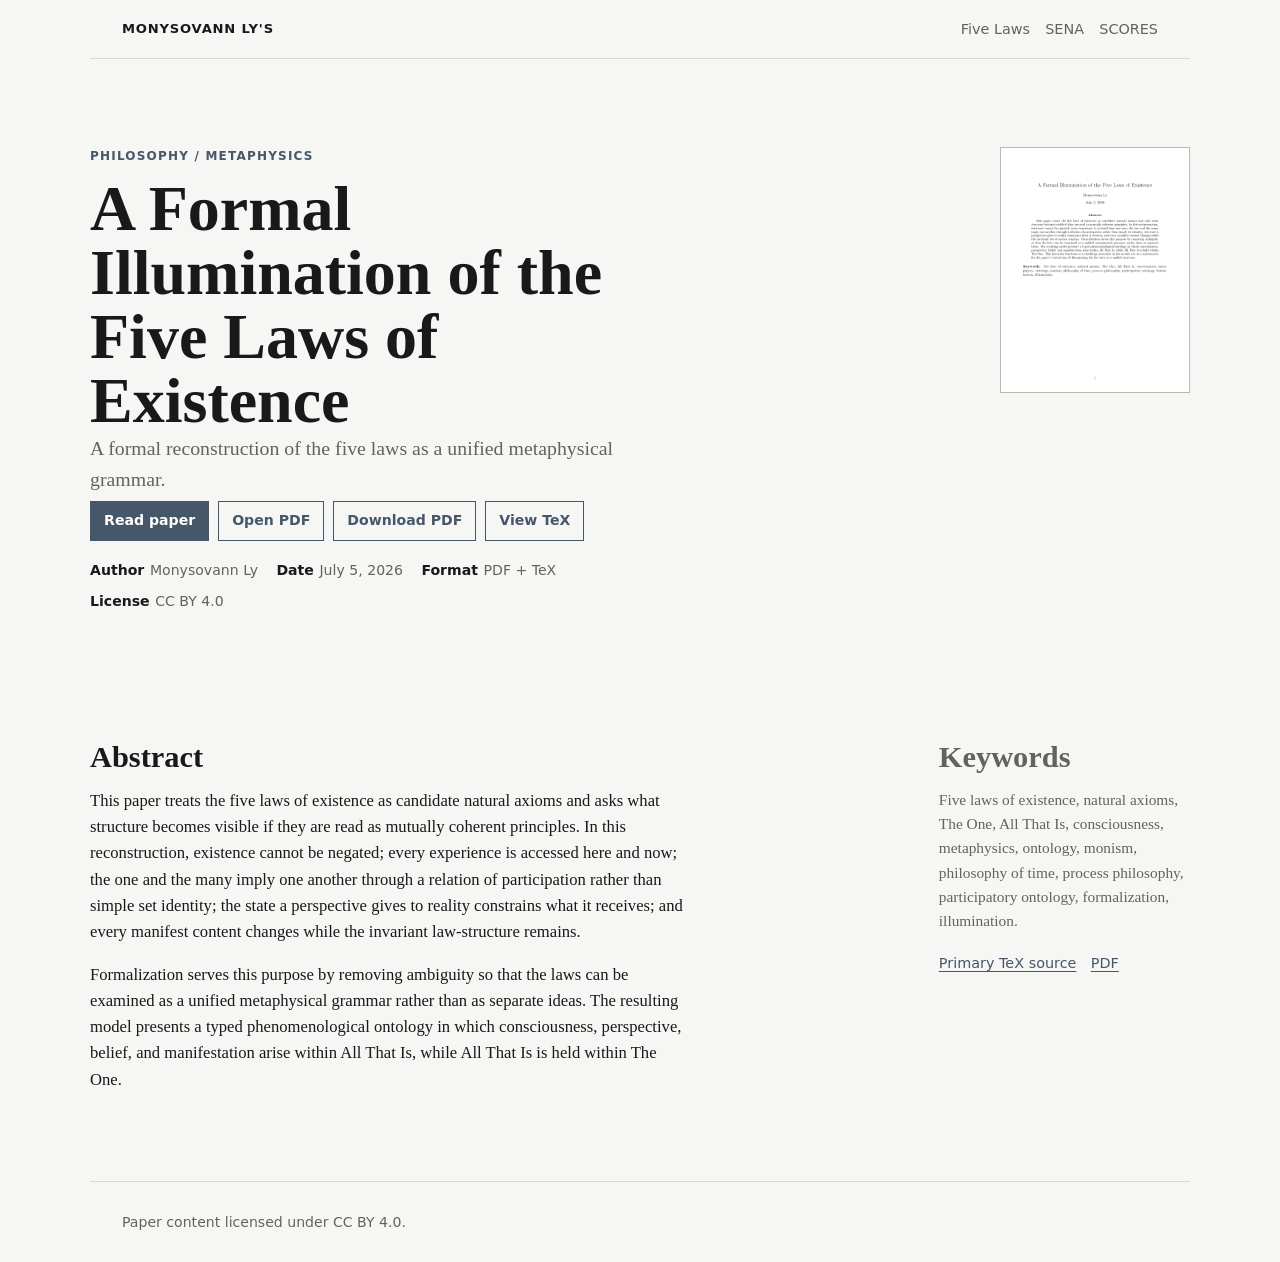
==== commit d74de2d7: "fix(site): Complete condensed post links and refine footer Add the consciousness detail page and PDF" ====
--- a/docs/five-laws/index.html
+++ b/docs/five-laws/index.html
@@ -10,7 +10,7 @@
   </head>
   <body>
     <header class="site-header">
-      <a class="brand" href="../">Monysovann Ly Papers</a>
+      <a class="brand" href="../">Monysovann Ly's</a>
       <nav class="nav" aria-label="Papers">
         <a href="../five-laws/">Five Laws</a>
         <a href="../sena/">SENA</a>
--- a/docs/assets/styles.css
+++ b/docs/assets/styles.css
@@ -277,6 +277,25 @@
   transition: color 150ms ease;
 }
 
+.paper-row-title a,
+.paper-row-title a:visited,
+.paper-row-title a:hover,
+.paper-row-title a:focus-visible {
+  color: inherit;
+  text-decoration: none;
+  text-decoration-line: none;
+}
+
+.paper-row-title a:hover,
+.paper-row-title a:focus-visible {
+  color: var(--accent);
+}
+
+.paper-row-title a:focus-visible {
+  outline: 2px solid var(--accent);
+  outline-offset: 0.12em;
+}
+
 .paper-row p {
   max-width: 760px;
   margin: 0.45rem 0 0;
@@ -716,3 +735,15 @@
     grid-template-columns: 1fr;
   }
 }
+
+.archive-footer {
+  display: flex;
+  align-items: center;
+  justify-content: space-between;
+  gap: 1.5rem 3rem;
+}
+.archive-footer p { width: auto; max-width: 70ch; margin: 0; }
+.archive-footer > .button { flex-shrink: 0; }
+@media (max-width: 860px) {
+  .archive-footer { align-items: flex-start; flex-direction: column; }
+}
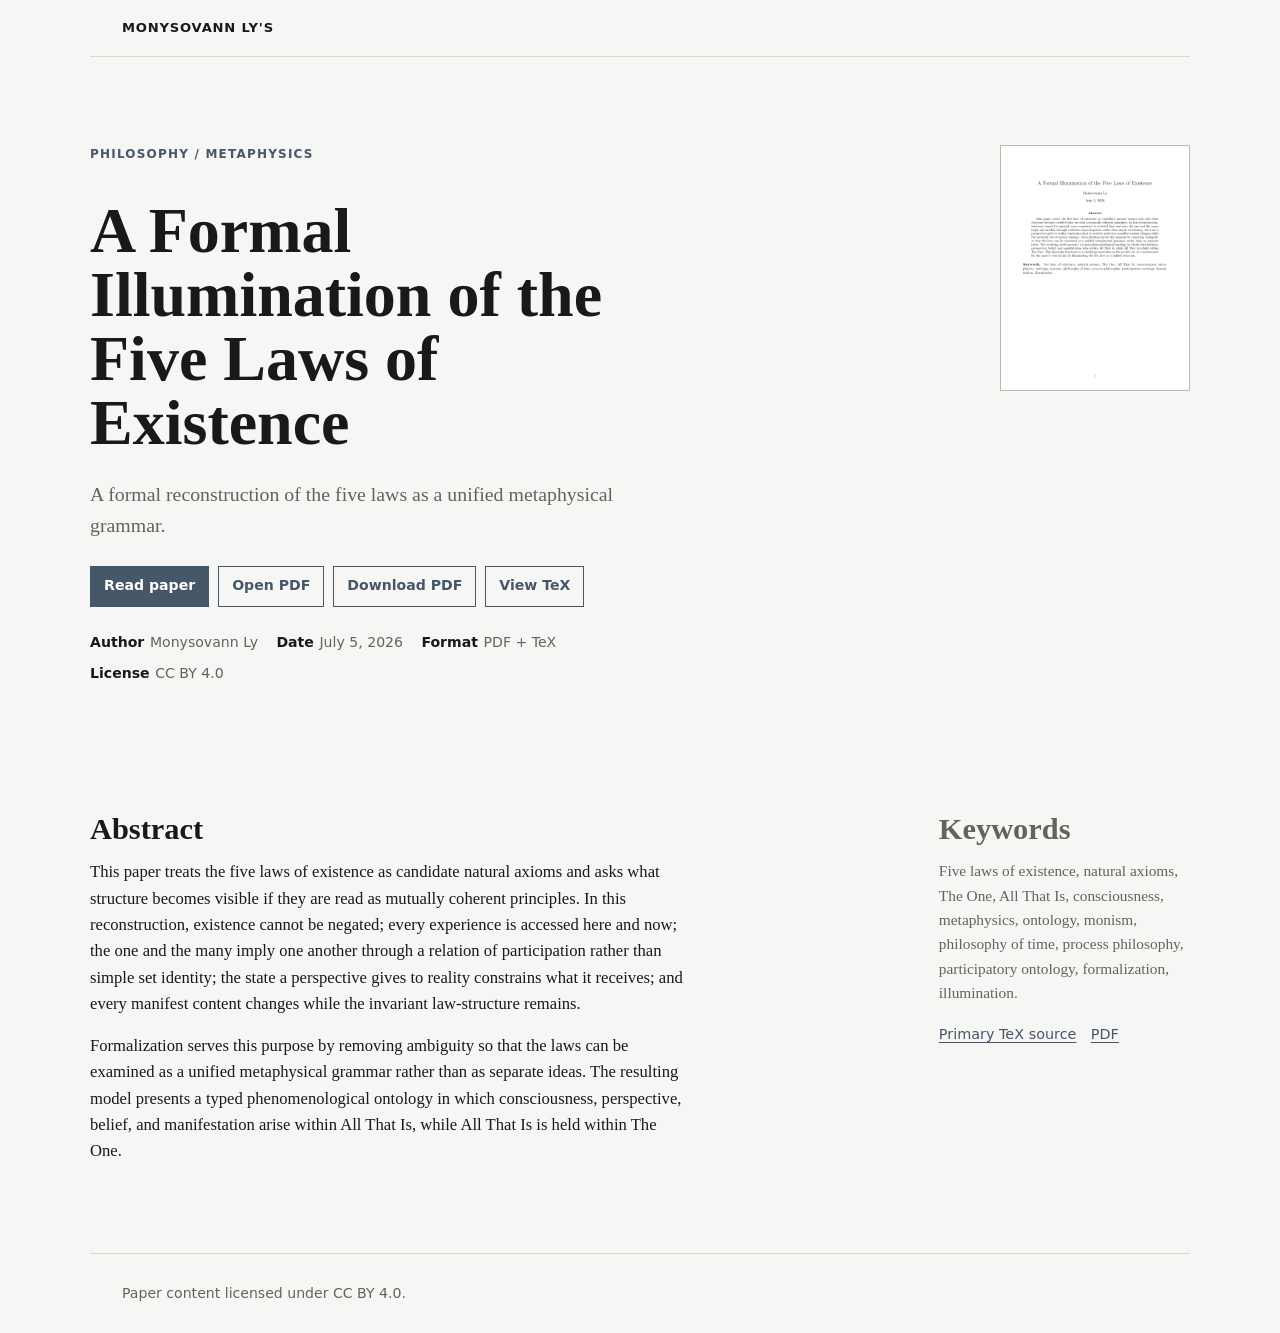
==== commit b232ad98: "style(site): Remove header paper navigation across pages Keep the shared header focused on the homep" ====
--- a/docs/five-laws/index.html
+++ b/docs/five-laws/index.html
@@ -11,11 +11,6 @@
   <body>
     <header class="site-header">
       <a class="brand" href="../">Monysovann Ly's</a>
-      <nav class="nav" aria-label="Papers">
-        <a href="../five-laws/">Five Laws</a>
-        <a href="../sena/">SENA</a>
-        <a href="../scores/">SCORES</a>
-      </nav>
     </header>
 
     <main>
--- a/docs/assets/styles.css
+++ b/docs/assets/styles.css
@@ -108,9 +108,6 @@
   padding-bottom: clamp(2.5rem, 6vw, 4.5rem);
 }
 
-.section + .section {
-  border-top: 1px solid var(--line);
-}
 
 .hero-inner,
 .paper-hero-inner,
@@ -144,6 +141,16 @@
 .paper-hero-main,
 .archive-intro {
   max-width: var(--measure);
+}
+
+.paper-hero-main {
+  display: grid;
+  gap: 1.5rem;
+}
+
+.paper-hero-main > .actions,
+.paper-hero-main > .meta-list {
+  margin-top: 0;
 }
 
 .eyebrow {
@@ -260,8 +267,8 @@
   border-bottom: 1px solid var(--line);
 }
 
-.paper-row:first-child {
-  border-top: 0;
+.paper-row:last-child {
+  border-bottom: 0;
 }
 
 .paper-row:hover .paper-row-title {
@@ -736,14 +743,20 @@
   }
 }
 
-.archive-footer {
-  display: flex;
-  align-items: center;
-  justify-content: space-between;
-  gap: 1.5rem 3rem;
-}
-.archive-footer p { width: auto; max-width: 70ch; margin: 0; }
-.archive-footer > .button { flex-shrink: 0; }
-@media (max-width: 860px) {
-  .archive-footer { align-items: flex-start; flex-direction: column; }
-}
+.archive-page .hero-inner {
+  max-width: var(--wide);
+  margin-inline: auto;
+}
+
+.archive-page .hero {
+  padding-bottom: clamp(2rem, 4vw, 2.5rem);
+}
+
+.archive-page .section {
+  padding-top: clamp(2rem, 4vw, 2.5rem);
+  padding-bottom: clamp(2rem, 4vw, 2.5rem);
+}
+
+.archive-page .paper-row:last-child {
+  padding-bottom: 0;
+}
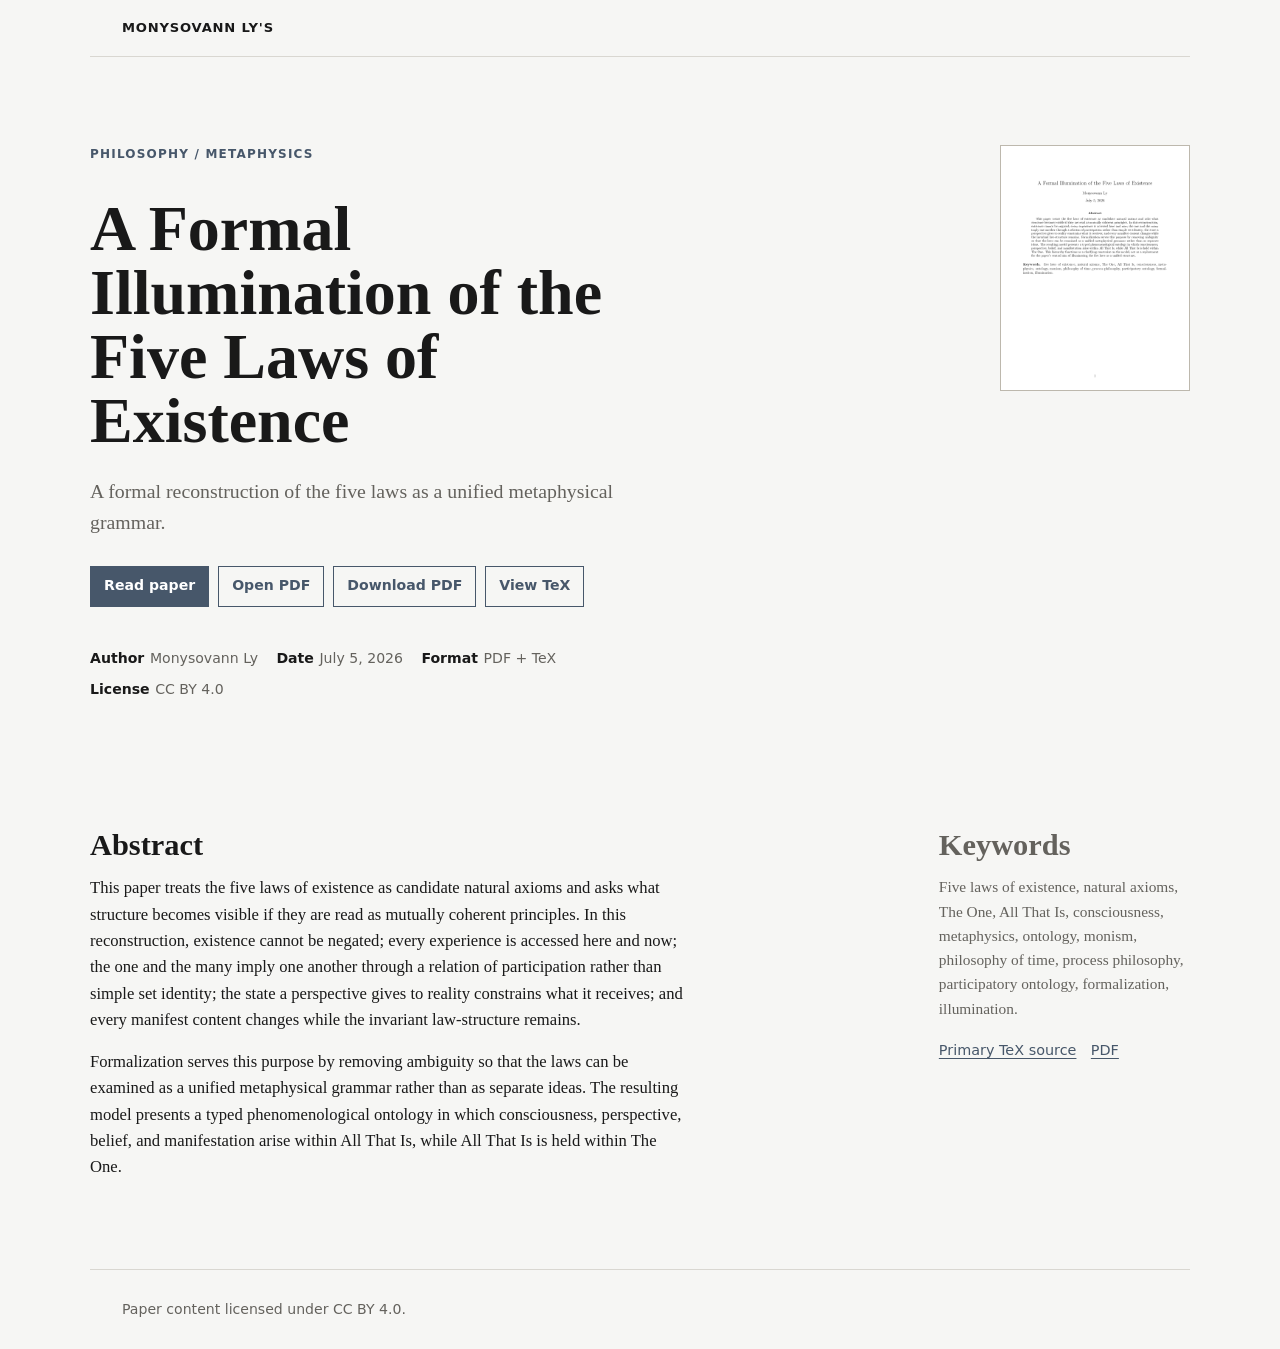
==== commit 44594343: "style(site): Reuse homepage spacing on paper detail pages Share the homepage stack gap and restore s" ====
--- a/docs/five-laws/index.html
+++ b/docs/five-laws/index.html
@@ -6,7 +6,7 @@
     <meta name="description" content="A Formal Illumination of the Five Laws of Existence by Monysovann Ly.">
     <title>A Formal Illumination of the Five Laws of Existence</title>
     <link rel="icon" href="../favicon.svg" type="image/svg+xml">
-    <link rel="stylesheet" href="../assets/styles.css">
+    <link rel="stylesheet" href="../assets/styles.css?v=20261019-spacing">
   </head>
   <body>
     <header class="site-header">
--- a/docs/assets/styles.css
+++ b/docs/assets/styles.css
@@ -122,7 +122,8 @@
 }
 
 .hero-inner,
-.paper-hero-inner {
+.paper-hero-inner,
+.paper-hero-main {
   display: grid;
   gap: 1.4rem;
 }
@@ -141,16 +142,6 @@
 .paper-hero-main,
 .archive-intro {
   max-width: var(--measure);
-}
-
-.paper-hero-main {
-  display: grid;
-  gap: 1.5rem;
-}
-
-.paper-hero-main > .actions,
-.paper-hero-main > .meta-list {
-  margin-top: 0;
 }
 
 .eyebrow {
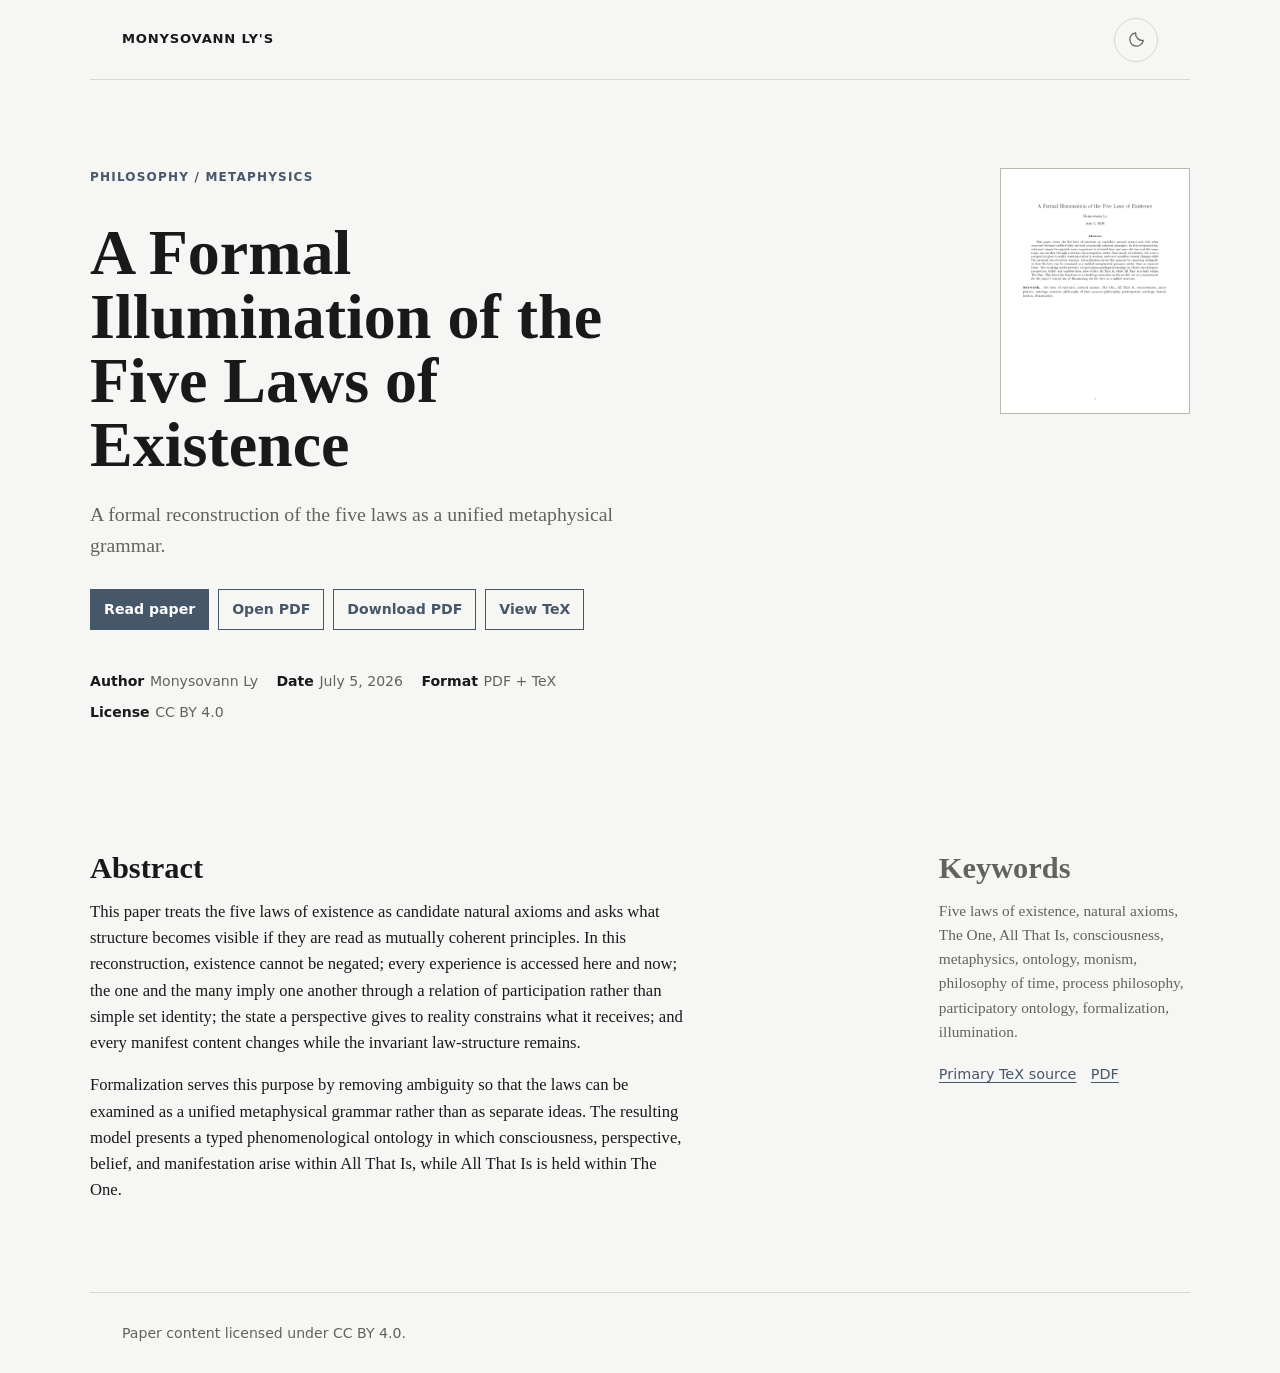
==== commit eb6814ac: "feat(site): Add shared dark mode toggle across all pages Remember appearance preferences and follow " ====
--- a/docs/five-laws/index.html
+++ b/docs/five-laws/index.html
@@ -6,7 +6,9 @@
     <meta name="description" content="A Formal Illumination of the Five Laws of Existence by Monysovann Ly.">
     <title>A Formal Illumination of the Five Laws of Existence</title>
     <link rel="icon" href="../favicon.svg" type="image/svg+xml">
-    <link rel="stylesheet" href="../assets/styles.css?v=20261019-spacing">
+    <script src="../assets/theme.js?v=20261021"></script>
+    <link rel="stylesheet" href="../assets/styles.css?v=20261021-theme">
+    <link rel="stylesheet" href="../assets/theme.css?v=20261021">
   </head>
   <body>
     <header class="site-header">
--- a/docs/assets/styles.css
+++ b/docs/assets/styles.css
@@ -9,6 +9,8 @@
   --line-strong: #bdb8ad;
   --accent: #47576a;
   --accent-soft: #eef1f4;
+  --accent-hover: #2f3e50;
+  --on-accent: #ffffff;
   --measure: 72ch;
   --wide: 1100px;
 }
@@ -203,7 +205,7 @@
   border: 1px solid var(--accent);
   border-radius: 0;
   background: var(--accent);
-  color: #fff;
+  color: var(--on-accent);
   font-size: 0.88rem;
   font-weight: 720;
   line-height: 1.1;
@@ -213,9 +215,9 @@
 
 .button:hover,
 .button:focus-visible {
-  background: #2f3e50;
-  border-color: #2f3e50;
-  color: #fff;
+  background: var(--accent-hover);
+  border-color: var(--accent-hover);
+  color: var(--on-accent);
 }
 
 .button.secondary {
@@ -226,7 +228,7 @@
 .button.secondary:hover,
 .button.secondary:focus-visible {
   background: var(--accent-soft);
-  color: #2f3e50;
+  color: var(--accent-hover);
 }
 
 .archive-head {
@@ -676,11 +678,6 @@
 }
 
 @media (max-width: 860px) {
-  .site-header {
-    align-items: flex-start;
-    flex-direction: column;
-  }
-
   .hero,
   .paper-hero {
     padding-top: 2.6rem;
--- a/docs/assets/theme.css
+++ b/docs/assets/theme.css
@@ -0,0 +1,125 @@
+/* Shared appearance controls, including the independently styled reader. */
+.theme-toggle {
+  display: inline-flex;
+  align-items: center;
+  justify-content: center;
+  flex: 0 0 auto;
+  width: 44px;
+  height: 44px;
+  padding: 0;
+  border: 1px solid var(--line, #dedfdc);
+  border-radius: 50%;
+  background: transparent;
+  color: var(--muted);
+  cursor: pointer;
+  touch-action: manipulation;
+  -webkit-tap-highlight-color: transparent;
+}
+
+.theme-toggle:hover {
+  border-color: var(--accent);
+  background: var(--accent-soft, #edf1ef);
+  color: var(--ink);
+}
+
+.theme-toggle:focus-visible {
+  outline: 2px solid var(--accent);
+  outline-offset: 4px;
+}
+
+.theme-toggle svg {
+  width: 19px;
+  height: 19px;
+  fill: none;
+  stroke: currentColor;
+  stroke-width: 1.6;
+  stroke-linecap: round;
+  stroke-linejoin: round;
+}
+
+.theme-toggle .theme-sun,
+[data-theme="dark"] .theme-toggle .theme-moon {
+  display: none;
+}
+
+[data-theme="dark"] .theme-toggle .theme-sun {
+  display: block;
+}
+
+.standalone-reader > .theme-toggle {
+  position: absolute;
+  top: 16px;
+  right: max(22px, calc((100vw - 1440px) / 2 + 52px));
+}
+
+.standalone-reader .layout {
+  padding-top: 76px;
+}
+
+@media screen {
+  :root[data-theme="dark"] {
+    color-scheme: dark;
+    --bg: #1c1e1f;
+    --surface: #222526;
+    --ink: #ccc9c1;
+    --muted: #aaa8a1;
+    --soft: #96958f;
+    --line: #3b3e3f;
+    --line-strong: #575b5c;
+    --accent: #9eb3c5;
+    --accent-soft: #2a343d;
+    --accent-hover: #b6c8d7;
+    --on-accent: #1c2630;
+    /* The standalone reader uses its original token names. */
+    --paper: var(--surface);
+    --rule: var(--line);
+  }
+
+  [data-theme="dark"] .standalone-reader :is(nav a, .edition-note) {
+    color: var(--muted);
+  }
+
+  [data-theme="dark"] .standalone-reader a:hover {
+    color: var(--accent-hover);
+  }
+
+  [data-theme="dark"] .standalone-reader .edition-note {
+    border-color: var(--accent);
+  }
+
+  [data-theme="dark"] .standalone-reader th {
+    background: var(--accent-soft);
+  }
+
+  [data-theme="dark"] .standalone-reader tr:nth-child(even) {
+    background: var(--bg);
+  }
+
+  [data-theme="dark"] .standalone-reader .original-figure {
+    background: var(--bg);
+    border-color: var(--line);
+  }
+
+  [data-theme="dark"] .standalone-reader .original-figure figcaption,
+  [data-theme="dark"] .standalone-reader .original-figure figcaption span {
+    color: var(--muted);
+  }
+
+  [data-theme="dark"] .standalone-reader .original-figure figcaption strong {
+    color: var(--ink);
+  }
+
+  /* Keep original black-on-transparent diagrams legible without recoloring them. */
+  [data-theme="dark"] :is(.tex-article img, .original-figure img) {
+    background: #fff;
+  }
+
+  [data-theme="dark"] :is(.paper-thumb, .cover-preview, .tex-article img, .original-figure img) {
+    filter: brightness(0.8);
+  }
+}
+
+@media print {
+  .theme-toggle { display: none; }
+  .standalone-reader .layout { padding-top: 0; }
+}
